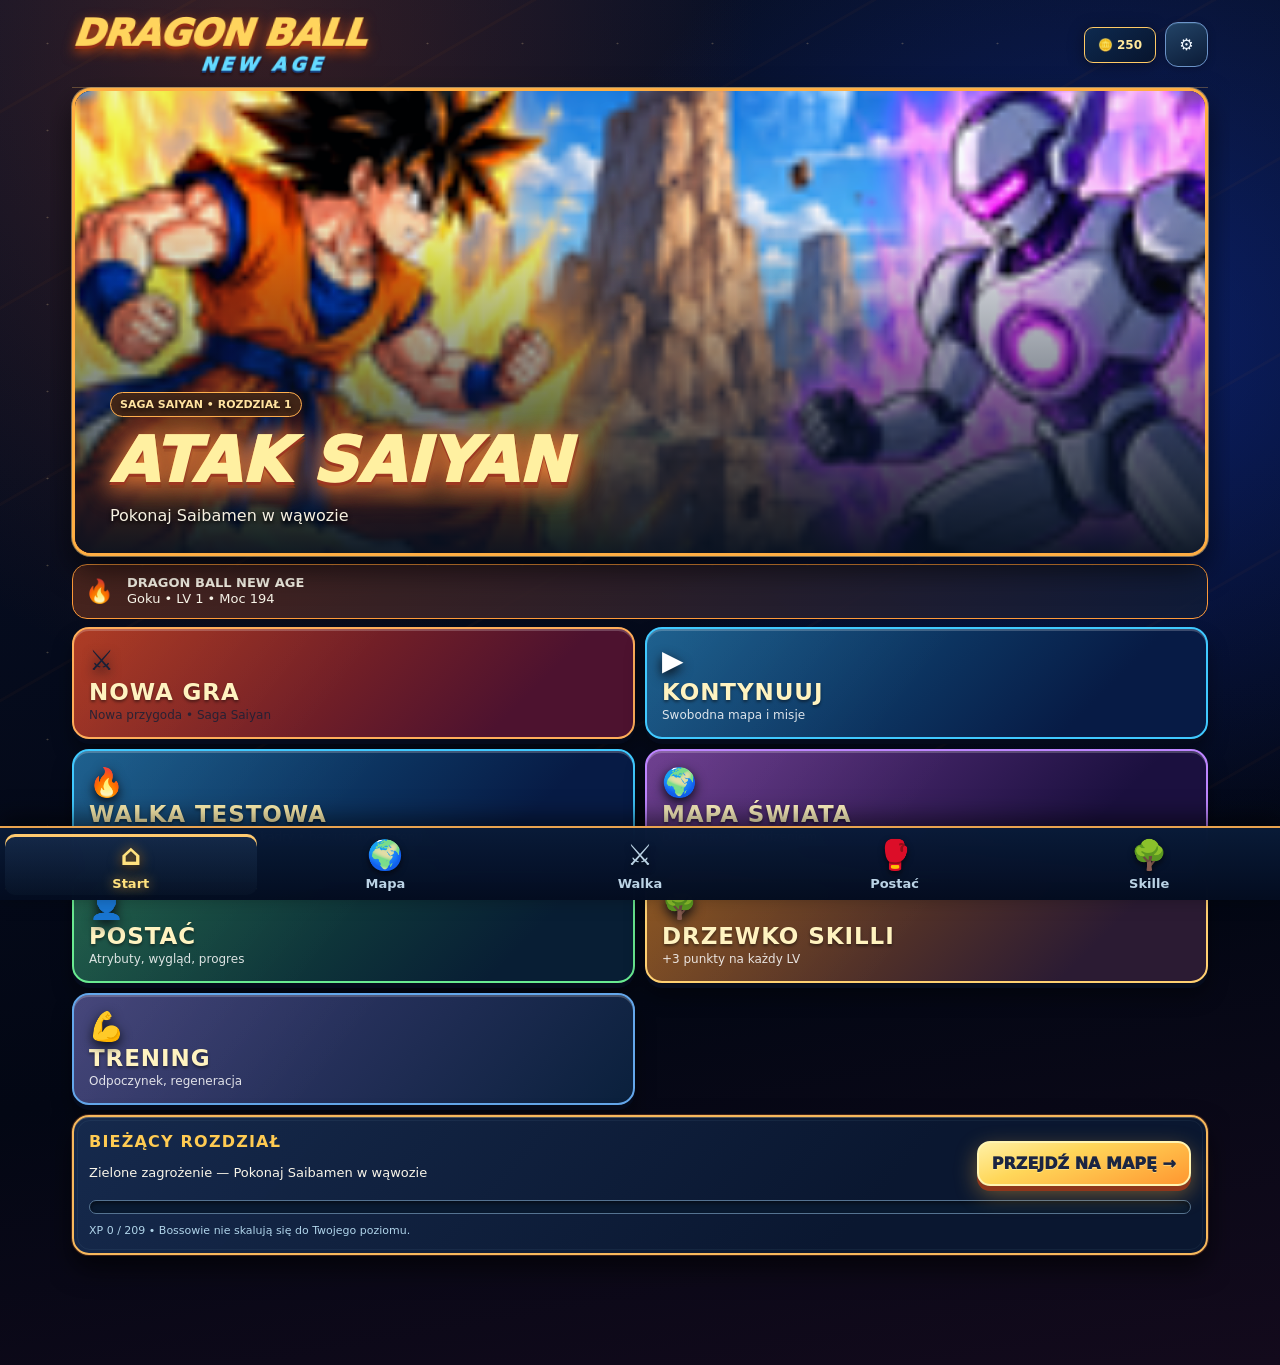
==== index.html @ cb9363dc "Use illustrated anime hero across every battle and Ki frame" ====
<!doctype html>
<html lang="pl">
<head>
<meta charset="utf-8">
<meta name="viewport" content="width=device-width,initial-scale=1,viewport-fit=cover">
<meta name="theme-color" content="#0c1931">
<meta name="apple-mobile-web-app-capable" content="yes">
<meta name="apple-mobile-web-app-title" content="DB New Age">
<link rel="icon" href="./icon.svg">
<link rel="manifest" href="./manifest.webmanifest">
<link rel="stylesheet" href="./saiyan.css?v=8">
<link rel="stylesheet" href="./visual-upgrade.css?v=8">
<link rel="stylesheet" href="./cinematic-0.8.css?v=12">
<title>Dragon Ball New Age • Saga Saiyan • Anime Combat 1.0</title>
</head>
<body>
<main id="app"><section style="padding:25px;color:#ffcf73;background:#10213d;min-height:55vh;font-family:system-ui;border:2px solid #e99536;border-radius:18px;margin:14px">
<h1>DRAGON BALL NEW AGE</h1><h2>SAGA SAIYAN</h2><p id="startup-msg">Uruchamianie gry…</p><p id="recovery" style="display:none"><a href="./index.html?retry=20261021" style="display:inline-block;padding:13px 18px;border-radius:10px;background:#ffd16c;color:#111a2e;font-weight:900;text-decoration:none">URUCHOM PONOWNIE</a><br><small>Twój zapis gry pozostaje na urządzeniu.</small></p>
<a href="./demo-0.4-archive.html" style="color:#85dbff">Poprzednie działające demo 0.5</a></section></main>
<script>
(function(){
window.addEventListener('error',function(e){var x=document.getElementById('startup-msg');if(x)x.textContent='Błąd uruchamiania gry: '+(e.message||'Nieznany błąd');var r=document.getElementById('recovery');if(r)r.style.display='block';});
function failed(message){var x=document.getElementById('startup-msg'),r=document.getElementById('recovery');if(x)x.textContent=message;if(r)r.style.display='block';}
window.addEventListener('unhandledrejection',function(e){failed('Błąd gry: '+(e.reason&&e.reason.message||'niepowodzenie ładowania'));});
setTimeout(function(){var a=document.getElementById('app');if(a&&document.getElementById('startup-msg'))failed('Silnik nie wystartował. Uruchom grę ponownie lub otwórz ją bezpośrednio w Safari.');},9000);
if('serviceWorker' in navigator){navigator.serviceWorker.getRegistrations().then(function(rs){rs.forEach(function(r){r.unregister()})}).catch(function(){})}
})();
</script>
<script src="./saiyan.js?v=15" defer onerror="document.getElementById('startup-msg').textContent='Nie udało się pobrać saiyan.js. Sprawdź publikację GitHub Pages.';document.getElementById('recovery').style.display='block'"></script>
</body></html>
---- saiyan.css ----
:root{color-scheme:dark;--ink:#070f22;--panel:#101b32;--panel2:#0a162b;--orange:#ff9b2c;--gold:#ffd063;--blue:#32b9ff;--red:#ed4d4b;--line:#3c6d9b;--white:#f9f5e9;font-family:system-ui,-apple-system,"Arial",sans-serif}
*{box-sizing:border-box}html,body{margin:0;min-height:100%;width:100%}body{overflow-x:hidden;color:var(--white);background:radial-gradient(circle at 10% 3%,#2b5476 0,transparent 34%),radial-gradient(circle at 85% 5%,#6f3125 0,transparent 22%),#070d1a}
body:before{content:"";position:fixed;inset:0;pointer-events:none;z-index:-1;background-image:radial-gradient(#ffb95580 .9px,transparent 1px),linear-gradient(155deg,transparent 80%,#b637193b 99%);background-size:79px 71px,100% 100%;opacity:.35}
button,input,select{font:inherit}button{cursor:pointer;touch-action:manipulation}button:disabled{opacity:.44;cursor:not-allowed}
img{max-width:100%}#app{max-width:1270px;padding:10px 12px 105px;margin:auto;min-height:100vh}.caps{text-transform:uppercase;letter-spacing:1.2px}
.gold{color:var(--gold)}.cyan{color:#65eaff}.muted{color:#a4c1dc}.micro{font-size:11px;color:#afd3e9}.sm{font-size:13px;line-height:1.42}.flame{font-family:Impact,"Arial Black",system-ui,sans-serif;font-style:italic;font-weight:1000;text-transform:uppercase;letter-spacing:1px;color:#ffe078;text-shadow:0 3px 0 #aa4816,0 5px 12px #ff562178}
.logo{font-family:Impact,"Arial Black",system-ui,sans-serif;font-weight:1000;font-style:italic;letter-spacing:.35px;text-transform:uppercase;text-shadow:0 3px 0 #962d16,0 5px 13px #ed5f21d9;font-size:clamp(27px,5vw,47px);color:#ffd45d;line-height:1}.logo em{display:block;color:#65d9ff;text-shadow:0 3px #054693,0 4px 11px #11a9ff;font-size:.57em;font-style:italic;text-align:center;letter-spacing:4px}
.top{display:flex;align-items:center;justify-content:space-between;gap:9px;padding:3px 0 11px;min-height:66px}.top.compact{min-height:54px}.top .logo{font-size:clamp(22px,4vw,37px)}.topside{display:flex;align-items:center;gap:9px}.coin{font-size:12px;border:1px solid #99672b;border-radius:9px;background:#131d33;padding:8px 10px;font-weight:850;color:#ffe3a1}.btn{border:1px solid #6c94c9;border-radius:12px;background:linear-gradient(155deg,#234467,#0b1b37);color:#f0f7ff;min-height:45px;padding:10px 13px;font-weight:850;box-shadow:inset 0 1px #a4e9ff20,0 2px 8px #0013}.btn:active{transform:translateY(2px)}.btn-hot{color:#17213a;background:linear-gradient(140deg,#fff6ae,#ffc350 62%,#ff8b30);border:2px solid #ffe8ad;box-shadow:0 2px 0 #a85912,0 0 15px #ff982a55}.btn-blue{border-color:#6be1ff;background:linear-gradient(145deg,#204e9b,#052046);box-shadow:0 0 12px #00bbff35}.btn-red{border-color:#ff9263;background:linear-gradient(135deg,#c43d2a,#4b1834)}.btn-icon{font-size:21px}.btn-mini{font-size:12px;padding:7px 9px;min-height:34px}.btn-square{width:43px;min-width:43px;padding:0}.btn-wide{width:100%}.btn-slim{min-height:32px}
.panel{background:linear-gradient(142deg,#142844ef,#081629f8 85%);border:1px solid #5784af;border-radius:15px;padding:15px;box-shadow:0 12px 25px #02071392,inset 0 1px #ffffff15;margin:10px 0;position:relative}.panel.gold-edge{border:1px solid #eab049;box-shadow:0 0 0 1px #9e541a75,0 10px 22px #0207139a}.panel-title{display:flex;align-items:center;justify-content:space-between;gap:7px;margin:0 0 12px}.panel-title h2{font-size:clamp(17px,2vw,23px);margin:0;font-weight:1000;text-transform:uppercase;letter-spacing:.5px}.label{display:inline-block;border-radius:999px;border:1px solid #649db8;background:#082742cc;padding:5px 9px;color:#b3e9fd;font-size:11px;font-weight:850}.label.orange{border-color:#ffb04f;color:#ffe3a1;background:#402517}.bar{height:10px;background:#1e354c;border:1px solid #406580;border-radius:20px;overflow:hidden;margin:5px 0}.bar span{display:block;height:100%;width:0;background:linear-gradient(90deg,#e54147,#ff9562);transition:width .24s}.bar.ki span{background:linear-gradient(90deg,#0087e6,#5beaff)}.bar.exp span{background:linear-gradient(90deg,#f6a136,#ffec72)}.bar.combo span{background:linear-gradient(90deg,#f34d23,#ffe367)}
.two{display:grid;grid-template-columns:1fr 1fr;gap:11px}.three{display:grid;grid-template-columns:repeat(3,1fr);gap:8px}.four{display:grid;grid-template-columns:repeat(4,minmax(0,1fr));gap:9px}.split{display:grid;grid-template-columns:1.22fr .9fr;gap:12px}.items-center{align-items:center}
.hero-cover{height:clamp(250px,40vh,470px);position:relative;overflow:hidden;border:2px solid #ed8d31;border-radius:19px;box-shadow:inset 0 0 100px #0009,0 8px 35px #030711}
.hero-cover:before{content:"";position:absolute;inset:0;background:radial-gradient(circle at 80% 5%,#66abffc0,transparent 39%),linear-gradient(130deg,#0d2335 0%,#09172cd4 40%,#c44a15 115%);z-index:0}
.hero-image{position:absolute;inset:-10%;background-position:center 42%;background-size:cover;opacity:.74;filter:saturate(1.3) contrast(1.1);animation:hero-pan 11s ease-in-out infinite alternate}
.hero-cover:after{content:"";position:absolute;inset:0;background:linear-gradient(0deg,#040915f8 0%,#05091a22 80%),linear-gradient(90deg,#0b101a85,transparent 70%)}
.hero-caption{position:absolute;z-index:2;bottom:18px;left:clamp(14px,4vw,35px);max-width:70%}.hero-caption h1{font-size:clamp(30px,6vw,62px);margin:10px 0;text-shadow:0 5px 8px #000}.hero-caption p{line-height:1.35;text-shadow:0 2px 4px black;margin:8px 0;color:#d8f0ff}
.tile-menu{display:grid;grid-template-columns:repeat(2,1fr);gap:10px}.tile-menu .tile{position:relative;text-align:left;min-height:112px;border-radius:13px;padding:13px 15px;overflow:hidden;color:#fff;border:1px solid #66c5ea;background:linear-gradient(120deg,#123d67,#091c39)}.tile-menu .tile.main{color:#182037;border:2px solid #ffe39a;background:linear-gradient(125deg,#ffdc83,#ff922a)}.tile-menu .tile .glyph{font-size:28px;display:block}.tile-menu .tile strong{display:block;font-size:clamp(15px,2vw,23px);margin:4px 0;text-transform:uppercase;line-height:1}.tile-menu .tile small{font-size:12px;display:block;opacity:.85}
.ticker{border:1px solid #b95c32;border-radius:11px;background:linear-gradient(90deg,#4b2119,#182c44);padding:10px 12px;margin:8px 0;display:flex;align-items:center;gap:13px;font-size:13px}
.bottomnav{display:flex;justify-content:space-around;align-items:center;gap:3px;position:fixed;bottom:0;left:0;right:0;height:calc(65px + env(safe-area-inset-bottom));padding:7px 6px calc(7px + env(safe-area-inset-bottom));background:#050e20f2;border-top:1px solid #9f5f39;z-index:80;backdrop-filter:blur(9px);box-shadow:0 -6px 18px #0009}.bottomnav button{display:flex;align-items:center;gap:4px;flex-direction:column;justify-content:center;background:transparent;border:0;color:#bbd3e5;font-weight:750;font-size:10px;padding:4px 3px;min-width:52px}.bottomnav button b{font-size:21px}.bottomnav button.active{color:#ffe18a}
.world-layout{display:grid;grid-template-columns:1.7fr .75fr;gap:11px}.map-frame{position:relative;border:2px solid #ffb04b;border-radius:15px;background:#163f54;overflow:hidden;min-height:clamp(330px,64vh,640px);touch-action:none;box-shadow:0 0 0 3px #4c29173d,0 10px 21px #0008}.map-frame canvas{display:block;width:100%;height:100%;position:absolute;inset:0;touch-action:none}.map-top{position:absolute;left:8px;top:8px;right:8px;display:flex;justify-content:space-between;gap:5px;pointer-events:none}.map-top>span{background:#07192fce;border:1px solid #568f9d;border-radius:9px;padding:6px 9px;font-size:11px;max-width:55%}.map-bot{position:absolute;bottom:10px;left:8px;display:flex;flex-direction:column;gap:6px;align-items:center;touch-action:manipulation}.dpad{display:grid;grid-template-columns:repeat(3,40px);grid-template-rows:repeat(3,38px);gap:3px;opacity:.93}.dpad button{border-radius:9px;background:#091c36df;color:#f8e0a9;border:1px solid #ffbc51;font-size:18px;font-weight:900;touch-action:manipulation}.dpad button:active{background:#d08c28}.map-zoom{position:absolute;bottom:13px;right:9px;display:flex;flex-direction:column;gap:6px}.map-zoom button{min-width:39px;min-height:35px;border-radius:9px;background:#081b2eea;border:1px solid #67cbf4;color:#fff}
.quest{border-color:#ffba47}.quest b{color:#ffd067}.questline{font-size:12px;display:flex;align-items:flex-start;gap:6px;line-height:1.6}.questline small{color:#d3e8f3}.quest-progress{color:#ffd979}
.location-list{display:grid;grid-template-columns:1fr 1fr;gap:7px}.location{background:#122b47;border:1px solid #436d91;border-radius:10px;padding:8px;font-size:12px}.location button{width:100%;margin-top:6px;font-size:12px}.map-hint{margin:8px 0;font-size:12px;color:#c0dbed}
.scene-wrap{position:relative;border-radius:13px;overflow:hidden;aspect-ratio:16/9;border:2px solid #f0af46;background:radial-gradient(circle at 55% 35%,#12678e,#080f25)}.scene-wrap .shot{width:100%;height:100%;object-fit:cover;position:absolute;inset:0;animation:shotpan 1.7s ease-in-out infinite alternate}.scene-wrap .enemy-art,.scene-wrap .player-art{position:absolute;bottom:-8%;height:108%;width:49%;object-fit:contain;filter:drop-shadow(0 10px 13px #000b);transition:transform .2s,opacity .3s}.scene-wrap .player-art{left:0}.scene-wrap .enemy-art{right:0}.scene-wrap.battlefield{background:linear-gradient(0deg,#443827 0 25%,#2d8071 27%,#2383a8 68%,#063e66)}.scene-wrap.battlefield:before{content:"";position:absolute;inset:0;background:linear-gradient(160deg,transparent 0 38%,#74916490 39% 44%,transparent 44%),radial-gradient(circle at 70% 20%,#cbf4d6 0 8%,transparent 9%)}.scene-wrap .shade{position:absolute;inset:0;background:linear-gradient(0deg,#090e26ad,transparent 48%);pointer-events:none;z-index:4}.scene-wrap .scene-name{position:absolute;z-index:6;bottom:9px;left:11px;right:11px;display:flex;justify-content:space-between;font-size:11px;letter-spacing:1px;font-weight:950;text-shadow:0 1px 4px #000}.scene-wrap .flash{position:absolute;z-index:5;inset:0;pointer-events:none;opacity:0}.scene-wrap.hit .flash{opacity:.9;background:radial-gradient(circle at 63% 40%,#fff 0,#ffe69d 9%,#ff892b93 24%,transparent 48%);animation:flash .5s infinite alternate}.scene-wrap.counter .flash{opacity:.6;background:repeating-linear-gradient(122deg,transparent 0 44px,#c2f6ff80 45px 49px,transparent 50px 84px)}.scene-wrap.vanish .player-art{opacity:.17;transform:translateX(25%) scale(1.12)}.scene-wrap.counter .enemy-art{transform:translateX(-16%) scale(1.13)}.scene-wrap.hit .enemy-art{transform:translateX(9%) rotate(4deg)}.scene-wrap.charge .player-art{filter:drop-shadow(0 0 18px #29e4ff)}.scene-wrap .beam{position:absolute;z-index:5;top:45%;left:32%;width:54%;height:7%;border-radius:50%;background:linear-gradient(0deg,#0475dc,#b5f5ff 30%,white 55%,#1cb6ff);box-shadow:0 0 29px #45d4ff;animation:beam .5s infinite alternate}
.damage{position:absolute;z-index:15;right:12%;top:44%;font-family:Impact,"Arial Black",sans-serif;color:#ffdf63;font-size:clamp(27px,5vw,66px);font-weight:950;font-style:italic;text-shadow:3px 3px #a0140e,-2px -2px #01030c;transform:rotate(-9deg);animation:dmg .6s ease-out both;pointer-events:none}.damage small{display:block;font-size:.36em;color:#fff;letter-spacing:2px}
.battle-hud{display:grid;grid-template-columns:1fr auto 1fr;gap:9px;align-items:center}.hud-side{min-width:0}.hud-side strong{font-size:16px}.hud-side .bar{height:12px}.hud-round{background:linear-gradient(150deg,#163c62,#081a37);border:1px solid #75b9e9;border-radius:15px;padding:13px;color:#ffcf73;font-weight:1000;text-align:center;font-size:21px}.fighter-row{display:flex;align-items:center;gap:9px}.fighter-row .portrait{height:60px;width:60px;border:2px solid #ffbb4c;border-radius:9px;object-fit:cover;background:#11273b}.fighter-row .portrait.enemy{border-color:#a959fc}.hud-side.enemy{text-align:right}.hud-side.enemy .fighter-row{justify-content:flex-end}.combo-meter{display:flex;gap:7px;align-items:center;padding:9px;background:#091b32;border:1px solid #486a95;border-radius:11px;font-size:12px;font-weight:900}.combo-meter .bar{flex:1}
.command-tabs{display:flex;gap:6px;margin:12px 0;flex-wrap:wrap}.command-tabs button{flex:1;padding:8px 4px;min-width:73px;background:#102842;border:1px solid #4d89bd;border-radius:9px;color:#e5f3ff;min-height:42px;font-size:12px;font-weight:900}.command-tabs .current{color:#132238;border-color:#ffeaab;background:linear-gradient(140deg,#ffdb7b,#ff9a30)}.tech-grid{display:grid;grid-template-columns:repeat(2,minmax(0,1fr));gap:8px}.tech{border:1px solid #5caadb;border-radius:12px;min-height:98px;background:linear-gradient(140deg,#173e64,#071833);color:#fff;display:flex;flex-direction:column;align-items:flex-start;text-align:left;padding:11px;gap:4px;overflow:hidden}.tech strong{font-size:15px}.tech small{color:#8ddcff;font-size:11px}.tech p{margin:0;font-size:12px;color:#d0e0ec}.tech.ultimate{border-color:#ffb849;background:linear-gradient(145deg,#5b321f,#0b1a34)}.tech .icon{font-size:23px}
.battle-layout{display:grid;grid-template-columns:1.22fr .75fr;gap:11px}.battle-actions{align-self:start}.battle-log{max-height:120px;overflow-y:auto;font-size:12px;line-height:1.6;color:#c1e0f2}.battle-log div{border-bottom:1px solid #ffffff20;padding:3px 0}.cut-stage{display:grid;grid-template-columns:1.23fr .77fr;gap:12px}.cut-stage .scene-wrap{min-height:260px}.cut-dialogue{padding:16px;display:flex;flex-direction:column;justify-content:space-between;gap:12px;background:linear-gradient(145deg,#1c3458,#0b1831);border:1px solid #5a91c6;border-radius:14px}.cut-dialogue h2{font-size:23px;margin:3px 0;color:#ffda69}.cut-dialogue p{font-size:clamp(16px,2.1vw,23px);line-height:1.45}.cut-progress{display:flex;gap:5px}.cut-progress span{height:8px;flex:1;background:#1b3a56;border-radius:20px}.cut-progress .done{background:linear-gradient(90deg,#ff8e30,#ffe67f)}.cut-controls{display:flex;gap:9px;flex-wrap:wrap}.cut-controls button{flex:1}
.dialog-portrait{display:flex;gap:10px;align-items:center}.dialog-portrait img{height:65px;width:65px;border-radius:11px;object-fit:cover;border:2px solid #ffc461;background:#18354d}.dialog-heading{font-size:20px;font-weight:950;color:#ffd061;text-transform:uppercase}.dialog-sub{font-size:12px;color:#84c6e6}.reward{display:grid;grid-template-columns:repeat(3,minmax(0,1fr));gap:8px}.reward>div{border:1px solid #4b7294;border-radius:10px;background:#142941;padding:10px;text-align:center;font-weight:900}.reward strong{color:#ffdb75;display:block;margin-top:4px}
.charsheet{display:grid;grid-template-columns:minmax(180px,.95fr) 1.05fr;gap:13px}.char-art{min-height:300px;border-radius:16px;border:2px solid #ffb646;background:radial-gradient(circle at 45% 55%,#e97d2055,transparent 50%),linear-gradient(150deg,#1b385c,#0b1b32);position:relative;overflow:hidden}.char-art img{height:100%;width:100%;object-fit:cover;object-position:center 42%;position:absolute;inset:0;mask-image:linear-gradient(0deg,transparent,black 22%)}.char-art:after{content:"";position:absolute;inset:0;background:linear-gradient(0deg,#100d1be8,transparent 52%)}.char-art .caption{position:absolute;z-index:2;bottom:13px;left:15px}.stat-grid{display:grid;grid-template-columns:repeat(2,minmax(0,1fr));gap:8px}.stat{display:flex;align-items:center;gap:7px;background:#122640;border:1px solid #416a97;padding:9px;border-radius:10px}.stat .symbol{font-size:22px}.stat strong{font-size:13px}.stat .value{margin-left:auto;color:#ffdf82;font-weight:900;font-size:18px}.stat button{border:1px solid #f6be58;border-radius:7px;color:#14243a;background:#ffd06d;font-weight:1000;font-size:22px;width:29px;height:29px;flex-shrink:0}
.skill-tabs{display:flex;gap:6px;overflow-x:auto;margin-bottom:12px;padding-bottom:3px}.skill-tabs button{white-space:nowrap;padding:8px 11px;border-radius:9px;border:1px solid #6c9bc2;color:#e3e9fc;background:#182741;font-weight:900}.skill-tabs button.current{border-color:#ffe5a1;background:#d99028;color:#151e31}
.skillpath{display:grid;grid-template-columns:repeat(3,minmax(0,1fr));gap:10px}.skillnode{position:relative;border:1px solid #578bb0;border-radius:13px;background:#10243a;padding:11px;min-height:147px;display:flex;flex-direction:column;gap:6px;align-items:flex-start}.skillnode.open{border-color:#f0c35a;box-shadow:0 0 13px #ffc45145}.skillnode.disabled{opacity:.57}.skillnode>strong{font-size:14px}.skillnode p{font-size:11px;color:#accbe1;margin:0;flex:1}.skillnode .btn{min-height:31px;font-size:11px;padding:5px 8px;width:100%}.skillnode .nodeicon{font-size:26px}.skillnode .nodelevel{font-size:11px;color:#ffda76}
.notice{margin:8px 0;color:#ffe4af;font-weight:750;font-size:12px}.encounter{background:linear-gradient(145deg,#4a261b,#101d35);border-color:#ed8f4c}.enemy-thumb{height:120px;max-width:160px;object-fit:contain;filter:drop-shadow(0 7px 8px #000a)}.row{display:flex;align-items:center;gap:10px}.row.space{justify-content:space-between}.gap{height:10px}.choice-grid{display:flex;gap:8px;flex-wrap:wrap}.choice-grid .btn{flex:1}
@keyframes hero-pan{0%{transform:scale(1.02)}100%{transform:scale(1.12) translateX(-1%)}}@keyframes shotpan{0%{transform:scale(1.01) translateX(-1%)}100%{transform:scale(1.13) translateX(2%)}}@keyframes flash{from{filter:brightness(.9)}to{filter:brightness(1.5)}}@keyframes beam{from{transform:scaleX(.5);opacity:.7}to{transform:scaleX(1);opacity:1}}@keyframes dmg{from{transform:rotate(-9deg) scale(.2);opacity:0}to{transform:rotate(-9deg) scale(1);opacity:1}}
@media(max-width:850px){.world-layout,.battle-layout,.cut-stage,.split{grid-template-columns:1fr}.map-frame{min-height:55vh}.charsheet{grid-template-columns:1fr 1fr}.hero-cover{height:340px}}
@media(max-width:530px){.hero-cover{height:310px}.hero-caption{max-width:86%}.tile-menu .tile{min-height:91px}.map-frame{min-height:clamp(330px,59vh,590px)}.charsheet{grid-template-columns:1fr}.char-art{min-height:270px}.tech-grid{gap:7px}.tech{min-height:92px;padding:10px}.fighter-row .portrait{height:40px;width:40px}.battle-hud{gap:4px}.hud-side strong{font-size:13px}.hud-round{padding:9px;font-size:16px}.skillpath{grid-template-columns:repeat(2,minmax(0,1fr))}.reward{gap:4px}.reward>div{font-size:12px;padding:7px}.logo{font-size:26px}}
@media(orientation:landscape) and (max-height:570px){#app{padding:5px 11px 70px}.top{min-height:52px}.hero-cover{height:230px}.map-frame{min-height:clamp(295px,78vh,630px)}.battle-layout{grid-template-columns:1.15fr .85fr}.cut-stage{grid-template-columns:1.2fr .8fr}.cut-stage .scene-wrap{min-height:240px}.char-art{min-height:250px}.panel{padding:10px;margin:6px 0}.bottomnav{height:51px;padding:2px}.bottomnav button{font-size:9px}}
@media(prefers-reduced-motion:reduce){*,*:before,*:after{animation:none!important;transition:none!important}}

/* Cinematic camera templates. Combined with enemy art, terrain and effects they produce
   a large set of illustrated action variations without full-motion video files. */
.scene-wrap.angle-close .player-art{height:150%;width:62%;left:-8%;bottom:-28%;filter:drop-shadow(0 0 20px #ff9c34a6)}
.scene-wrap.angle-close .enemy-art{height:135%;right:-10%;bottom:-22%}
.scene-wrap.angle-low .player-art{height:117%;width:59%;transform:rotate(-10deg) translate(-4%,8%);transform-origin:bottom left}
.scene-wrap.angle-low .enemy-art{height:114%;right:0;transform:rotate(7deg);transform-origin:bottom right}
.scene-wrap.angle-left .player-art{height:120%;left:-12%;bottom:-9%}
.scene-wrap.angle-left .enemy-art{height:120%;right:5%;bottom:-9%;transform:scaleX(-1)}
.scene-wrap.angle-high .player-art{height:88%;left:16%;bottom:2%}
.scene-wrap.angle-high .enemy-art{height:88%;right:19%;bottom:2%}
.scene-wrap.angle-tilt .player-art{height:115%;width:57%;left:-3%;transform:rotate(-9deg)}
.scene-wrap.angle-tilt .enemy-art{height:116%;right:-5%;transform:rotate(8deg)}
.scene-wrap.angle-wide .player-art,.scene-wrap.angle-wide .enemy-art{filter:drop-shadow(0 13px 13px #000d)}
.scene-wrap.charge:after{content:"";position:absolute;top:36%;left:21%;z-index:3;width:14%;aspect-ratio:1;background:radial-gradient(circle,#fff 0,#a5ffff 25%,#14adff8d 42%,transparent 75%);border-radius:50%;filter:blur(2px);animation:beam .8s alternate infinite;pointer-events:none}
.scene-wrap.vanish:after{content:"";position:absolute;inset:15% 30% 10% 30%;z-index:5;border:8px double #93ecffb8;transform:skewX(-28deg);border-radius:50%;filter:blur(2px);animation:vanishblast .75s ease-out infinite;pointer-events:none}
.scene-wrap.counter:after{content:"";position:absolute;inset:0;z-index:3;background:repeating-linear-gradient(111deg,transparent 0 48px,#7fe0ff44 49px 55px,transparent 60px 88px);mix-blend-mode:screen;pointer-events:none}
.scene-wrap.hit .player-art{animation:attack-push .35s alternate infinite}
.scene-wrap.hit .enemy-art{animation:enemy-hit .35s alternate infinite}
@keyframes vanishblast{from{transform:scale(.15) skewX(-28deg);opacity:1}to{transform:scale(1.35) skewX(-28deg);opacity:0}}
@keyframes attack-push{from{transform:translateX(-1%)}to{transform:translateX(7%)}}
@keyframes enemy-hit{from{transform:translateX(0)}to{transform:translateX(7%) rotate(6deg)}}

/* DBNA 0.6 - coherent illustrated battle, seamless 4K overworld and UI polish */
html{overscroll-behavior-y:contain}
body{background:radial-gradient(ellipse at 12% 9%,#185579 0,transparent 35%),radial-gradient(ellipse at 95% 20%,#582d3c 0,transparent 27%),linear-gradient(#080f22,#081426 80%,#050b1b)}
#app{font-feature-settings:"tnum" 1;overflow-x:clip}
.top .logo{filter:drop-shadow(0 2px 1px #271011);white-space:nowrap}
.panel{border-color:#6f8eab;border-radius:17px;background:linear-gradient(165deg,#173858ec 0%,#0c2340f8 52%,#09152bf9 100%);box-shadow:inset 0 1px 0 #ffffff28,0 15px 28px #020615a3}
.panel:before{content:"";pointer-events:none;position:absolute;inset:3px;border-radius:13px;border:1px solid #b6e8ff0e}
.panel.gold-edge{border-color:#f9b646;box-shadow:inset 0 1px #fff09a40,0 0 0 1px #572e1944,0 12px 25px #010715ac}
.map-frame{background:#4e9b84;border:3px solid #ffbc62;border-radius:22px;box-shadow:inset 0 0 0 3px #fff5b36b,0 0 0 5px #6e3e1e9c,0 17px 45px #000b;min-height:clamp(460px,67vh,840px);isolation:isolate}
.map-frame:after{content:"";pointer-events:none;position:absolute;inset:0;z-index:1;background:linear-gradient(100deg,#ffffc610,transparent 42%,#061c3047),linear-gradient(0deg,#101e3b48,transparent 27%,transparent 78%,#06243d42)}
.map-frame canvas{image-rendering:auto;filter:saturate(1.11) contrast(1.05)}
.map-top{top:13px;left:13px;right:13px;z-index:4}
.map-top>span{background:linear-gradient(135deg,#112b43f0,#173e48e6);border:1px solid #f9cf77ba;color:#fff2d0;padding:10px 12px;font-weight:800;text-shadow:0 2px 3px #071622;border-radius:12px;box-shadow:inset 0 1px 0 #fff6,0 5px 13px #07132399;font-size:12px}
.map-bot,.map-zoom{z-index:6}
.dpad{gap:4px;grid-template-columns:repeat(3,47px);grid-template-rows:repeat(3,45px)}
.dpad button,.map-zoom button{background:linear-gradient(150deg,#244b61e6,#0e213ce9);border:2px solid #f1c36d;color:#fff8e7;box-shadow:0 3px 0 #51371e,0 5px 12px #08101bbb,inset 0 1px #ffffff50;min-width:47px;min-height:43px;border-radius:13px;touch-action:manipulation;transition:transform .1s,filter .1s}
.dpad button:active,.map-zoom button:active{transform:translateY(2px) scale(.95);filter:brightness(1.25)}
.map-zoom button{font-size:20px;font-weight:900}
.map-hint{font-size:12px;color:#c0d6c6;padding:6px 9px}
.scene-wrap{position:relative;isolation:isolate;aspect-ratio:16/9;min-height:245px;border:3px solid #f2b452;border-radius:18px;background:#5597a0 url('./assets/earth-battle-4k.svg?v=7') center 53%/cover no-repeat!important;box-shadow:inset 0 0 0 2px #ffffff38,0 16px 30px #040a1a9c}
.scene-wrap.battlefield:before{content:"";background:linear-gradient(0deg,#122c4f46,transparent 35%),radial-gradient(circle at 48% 43%,#fff6b01c,transparent 48%);inset:0;position:absolute;z-index:1;pointer-events:none}
.scene-wrap .enemy-art,.scene-wrap .player-art{z-index:2;object-fit:contain;filter:drop-shadow(4px 12px 4px #030e1bb9) drop-shadow(0 0 5px #ffe8a83b);will-change:transform,opacity}
.scene-wrap .player-art{height:120%;width:48%;bottom:-14%;left:5%}
.scene-wrap .enemy-art{height:120%;width:48%;bottom:-15%;right:4%}
.scene-wrap .scene-name{font-size:clamp(10px,1.5vw,15px);letter-spacing:1.7px;text-shadow:1px 2px 2px #04070d,0 0 8px #050913}
.scene-wrap .shade{z-index:5;background:linear-gradient(0deg,#020b20c9,transparent 30%,transparent 80%,#0d274d1e);pointer-events:none}
.scene-wrap:after{pointer-events:none;z-index:4}
.scene-wrap.charge .player-art{filter:drop-shadow(0 0 15px #18c6ff) drop-shadow(0 0 28px #0687ff)}
.scene-wrap.charge:after{content:"";position:absolute;left:-5%;top:-40%;height:170%;width:61%;background:radial-gradient(ellipse at 52% 63%,transparent 0 25%,#5aeaff48 34%,#fff6bb2c 49%,transparent 60%);animation:auraBreath .95s ease-in-out infinite alternate}
.scene-wrap.vanish .player-art{animation:afterGhost .67s ease-out infinite}
.scene-wrap.vanish:after{content:"";position:absolute;inset:0;background:repeating-linear-gradient(145deg,transparent 0 90px,#8ee9ff7a 91px 98px,transparent 100px 180px);animation:speedRun .5s linear infinite;mix-blend-mode:screen}
.scene-wrap.hit .enemy-art{animation:impactJolt .22s ease-out infinite alternate}
.scene-wrap.hit:after{content:"";position:absolute;left:44%;top:14%;height:65%;aspect-ratio:1;background:radial-gradient(circle,#fffdf6 0,#ffeeb8 5%,#ff8e32e6 15%,#fff6b399 22%,transparent 60%);transform:rotate(22deg);animation:impactPulse .5s ease-in-out infinite alternate}
.scene-wrap.beam:after{content:"";position:absolute;left:25%;top:42%;height:15%;width:78%;z-index:4;background:linear-gradient(0deg,transparent 0%,#38d9fc9e 18%,white 46%,#72efff 64%,transparent 100%);filter:drop-shadow(0 0 18px #71ddff);clip-path:polygon(0 42%,12% 0,90% 12%,100% 50%,90% 88%,12% 100%);animation:beamGrow .65s ease-in-out infinite alternate}
.scene-wrap.counter:after{content:"";position:absolute;inset:-10%;background:repeating-linear-gradient(115deg,transparent 0 90px,#eff9ffc0 91px 94px,transparent 96px 160px);animation:speedRun .6s linear infinite}
.scene-wrap .damage{position:absolute;z-index:7;left:43%;top:14%;font-size:clamp(38px,7vw,96px);font-family:Impact,"Arial Black",sans-serif;font-style:italic;color:#fff8a2;-webkit-text-stroke:2px #af2e15;text-shadow:2px 4px 0 #4d1027,0 0 30px #ffab33;transform:rotate(-7deg);animation:damagePop .8s cubic-bezier(.18,1.6,.3,1) both;pointer-events:none}
.scene-wrap .damage small{display:block;color:#fff;font-size:.29em;letter-spacing:4px;text-align:right;-webkit-text-stroke:1px #6c1223}
.cut-stage{gap:13px}
.cut-dialogue{border:2px solid #f9aa49;background:linear-gradient(135deg,#1b3754,#0c1c34 65%,#182a41);box-shadow:inset 0 1px 0 #ffffff25,0 14px 27px #0006;border-radius:17px;min-width:0}
.cut-dialogue .label.orange{font-weight:1000;letter-spacing:1px}
.cut-dialogue p{min-height:54px;max-width:44ch}
.cut-progress{gap:5px}.cut-progress span{height:11px;border:1px solid #436583;background:#24445d}.cut-progress .done{background:linear-gradient(90deg,#ff9b35,#fff49e);box-shadow:0 0 11px #ff9a3680}
.btn,.tech,.command-tabs button,.bottomnav button,.tile{transition:transform .12s ease,background .16s,box-shadow .16s,filter .16s}
.btn:active,.tech:active,.command-tabs button:active,.tile:active{transform:translateY(2px) scale(.985);filter:brightness(1.1)}
.btn-hot{border-radius:12px;background:linear-gradient(153deg,#fff5ab,#ffca54 44%,#ff8529);border-color:#ffedb3;box-shadow:inset 0 1px 0 #fffab1,0 3px 0 #9b451b,0 8px 18px #ff8b2352;text-shadow:0 1px #fff8b17d}
.tech{border-color:#5689a5;border-width:2px;background:linear-gradient(130deg,#214b69,#0b2947 74%);box-shadow:inset 0 1px #ffffff30,0 5px 15px #020c1d8a}
.tech .icon{filter:drop-shadow(0 3px 3px #0007)}
.tech.ultimate{border:2px solid #ffc369;background:linear-gradient(135deg,#714123,#352d56 56%,#1d5375)}
.command-tabs button.current{border-color:#ffe5a7;background:linear-gradient(140deg,#fff2a7,#ff9b3f);color:#2e1837;box-shadow:0 3px 0 #8d471f,0 0 14px #f99a3f55}
.bottomnav{background:linear-gradient(180deg,#0d1830f7,#060d1af8);border-top:2px solid #eab357;box-shadow:0 -9px 20px #09131d99;z-index:80}
.bottomnav button.active{color:#fff099;text-shadow:0 0 10px #ffac4a8e}
.bottomnav button b{filter:drop-shadow(0 3px 3px #040812)}
@keyframes auraBreath{from{opacity:.4;transform:scale(.9)}to{opacity:1;transform:scale(1.1)}}
@keyframes afterGhost{from{opacity:1;transform:translateX(-12%) scale(1)}to{opacity:.3;transform:translateX(48%) scale(1.12)}}
@keyframes speedRun{from{background-position:0 0}to{background-position:150px 0}}
@keyframes impactJolt{from{transform:translate(5px,1px) rotate(0deg)}to{transform:translate(23px,-4px) rotate(6deg)}}
@keyframes impactPulse{from{opacity:.45;transform:scale(.72) rotate(-12deg)}to{opacity:1;transform:scale(1.2) rotate(18deg)}}
@keyframes beamGrow{from{filter:drop-shadow(0 0 8px #32ccff);transform:scaleY(.65)}to{filter:drop-shadow(0 0 25px #c2ffff);transform:scaleY(1.4)}}
@keyframes damagePop{0%{opacity:0;transform:scale(1.75) rotate(-11deg)}30%{opacity:1;transform:scale(.94) rotate(-5deg)}100%{opacity:1;transform:scale(1) rotate(-7deg)}}
@media(max-width:530px){
.map-frame{min-height:clamp(480px,65svh,750px);border-radius:19px}
.map-top>span{font-size:10px;max-width:56%;padding:7px 8px}
.dpad{grid-template-columns:repeat(3,43px);grid-template-rows:repeat(3,43px)}
.dpad button{min-width:42px;min-height:41px}
.scene-wrap{min-height:205px}
.scene-wrap .enemy-art,.scene-wrap .player-art{height:115%;width:48%}
.cut-stage{grid-template-columns:1fr}.cut-stage .scene-wrap{min-height:225px}
.cut-dialogue{padding:15px}.cut-dialogue p{font-size:17px}
}
@media(prefers-reduced-motion:reduce){.scene-wrap:after,.scene-wrap .player-art,.scene-wrap .enemy-art,.scene-wrap .damage{animation:none!important}}

/* 0.6 home screen composition: hero and arena share the same environment */
.hero-cover{isolation:isolate;border-color:#f1b254;background:#2c6377;overflow:hidden;box-shadow:0 0 0 2px #5e411e,0 17px 32px #010818aa}
.hero-cover .hero-image{background-position:center center!important;background-size:cover!important;filter:saturate(1.14) contrast(1.03)}
.hero-cover .home-goku{pointer-events:none;position:absolute;right:2%;top:-7%;height:125%;width:55%;object-fit:contain;object-position:center bottom;z-index:2;filter:drop-shadow(0 14px 12px #11203ca3) drop-shadow(0 0 20px #ffd77a60)}
.hero-cover:after{content:"";position:absolute;inset:0;background:linear-gradient(90deg,#071728d7 0%,#071728ab 39%,transparent 67%),linear-gradient(0deg,#071326bb,transparent 38%);z-index:1;pointer-events:none}
.hero-cover .hero-caption{z-index:3;text-shadow:0 2px 5px #000b;max-width:66%}
.hero-cover .hero-caption h1{color:#fff0a1;text-shadow:0 3px 0 #9d3721,0 4px 24px #ff8e41}
.hero-cover .hero-caption p{color:#f7f3e4;max-width:29ch}
.tile-menu .tile{overflow:hidden;isolation:isolate;border-color:#876e55;box-shadow:0 3px 0 #372524,0 9px 20px #0006;background:linear-gradient(142deg,#29475d,#0d263d)}
.tile-menu .tile:before{content:"";position:absolute;pointer-events:none;inset:0;background:linear-gradient(128deg,#ffffff0c,transparent 50%)}
.tile-menu .tile .glyph{filter:drop-shadow(0 4px 6px #090c14)}
.tile-menu .tile strong{color:#fff3bf}
.tile-menu .tile.main{background:linear-gradient(130deg,#b84730,#52223b 70%,#17334a);border-color:#ffb461}
@media(max-width:530px){.hero-cover .home-goku{height:102%;right:-11%;width:70%;top:1%}.hero-cover .hero-caption{max-width:62%}.hero-cover .hero-caption h1{font-size:clamp(33px,9vw,51px)}}


/* Work-in-progress visual rebuild v0.7 — not published.
   Fight shots must look like animation frames, not character stickers. */
.scene-wrap{overflow:hidden;perspective:1000px}
.scene-wrap .player-art,.scene-wrap .enemy-art{backface-visibility:hidden;transform-origin:50% 75%;transition:none}
.scene-wrap.angle-wide .player-art{left:6%;width:44%;height:115%;bottom:-13%}
.scene-wrap.angle-wide .enemy-art{right:6%;width:44%;height:115%;bottom:-13%}
.scene-wrap.angle-close .player-art{left:-8%;width:67%;height:163%;bottom:-31%}
.scene-wrap.angle-close .enemy-art{right:-7%;width:67%;height:158%;bottom:-31%}
.scene-wrap.angle-low .player-art{left:9%;width:51%;height:158%;bottom:-42%;transform:rotate(-5deg)}
.scene-wrap.angle-low .enemy-art{right:-1%;width:52%;height:137%;bottom:-30%;transform:rotate(5deg)}
.scene-wrap.angle-high .player-art{left:8%;width:38%;height:95%;bottom:-1%}
.scene-wrap.angle-high .enemy-art{right:12%;width:39%;height:101%;bottom:-1%}
.scene-wrap.angle-left .player-art{left:24%;width:60%;height:154%;bottom:-38%;transform:scaleX(-1)}
.scene-wrap.angle-left .enemy-art{right:0;width:37%;height:101%;bottom:-13%}
.scene-wrap.angle-tilt .player-art{left:-2%;width:57%;height:144%;bottom:-25%;transform:rotate(-9deg)}
.scene-wrap.angle-tilt .enemy-art{right:0;width:57%;height:144%;bottom:-28%;transform:rotate(7deg)}
.scene-wrap.vanish .player-art{animation:dbnaVanish .75s cubic-bezier(.2,0,.6,1) infinite!important}
.scene-wrap.vanish .enemy-art{animation:dbnaCounterMove .75s ease infinite alternate}
.scene-wrap.vanish:after{content:"";position:absolute;inset:0;z-index:4;background:repeating-linear-gradient(130deg,transparent 0 36px,#f7ffff29 38px 40px,transparent 45px 110px);animation:speedRun .38s linear infinite;pointer-events:none}
.scene-wrap.counter .player-art{animation:dbnaCounterMove .44s ease-in-out infinite alternate}
.scene-wrap.counter .enemy-art{animation:dbnaCounterMove .44s ease-in-out infinite alternate-reverse}
.scene-wrap.hit .player-art{animation:dbnaPunch .25s cubic-bezier(.3,0,.2,1) infinite alternate}
.scene-wrap.hit .enemy-art{animation:dbnaImpact .25s ease-in-out infinite alternate}
.scene-wrap.hit:before{content:"";position:absolute;inset:0;z-index:4;background:repeating-conic-gradient(from 25deg at 57% 52%,#fff0 0 19deg,#ffefbb3b 21deg 22deg,#fff0 24deg 41deg);animation:dbnaBurst .48s ease-out infinite alternate;pointer-events:none}
.scene-wrap.beam .player-art{animation:dbnaPush .9s ease-in-out infinite alternate}
.scene-wrap.beam .enemy-art{animation:dbnaBeamStagger .9s ease-in-out infinite alternate}
.scene-wrap.beam .beam{z-index:4;box-shadow:0 0 32px #9beaff,0 0 55px #24bfff;animation:dbnaBeamPulse .38s ease-in-out infinite alternate}
.scene-wrap .flash{mix-blend-mode:screen;pointer-events:none}
.scene-wrap.hit .flash{animation:dbnaFlash .48s ease-out infinite alternate}
@keyframes dbnaVanish{0%{opacity:1;transform:translateX(-5%) scale(1);filter:drop-shadow(4px 12px 4px #030e1bb9)}24%{opacity:.9;transform:translateX(20%) scale(.84);filter:drop-shadow(-22px 0 8px #b3efffcc)}45%{opacity:0;transform:translateX(92%) scale(.63)}65%{opacity:0;transform:translateX(-35%) scale(1.17)}85%{opacity:.4;transform:translateX(-12%) scale(1.06)}100%{opacity:1;transform:translateX(0) scale(1)}}
@keyframes dbnaCounterMove{0%{transform:translateY(1%) rotate(-2deg)}100%{transform:translateY(-3%) rotate(2deg)}}
@keyframes dbnaPunch{from{transform:translateX(-5%) translateY(2%) rotate(-6deg)}to{transform:translateX(20%) translateY(-2%) rotate(5deg)}}
@keyframes dbnaImpact{from{transform:translateX(0) rotate(0deg)}to{transform:translateX(12%) rotate(9deg)}}
@keyframes dbnaBurst{from{opacity:.25;transform:scale(.7)}to{opacity:.7;transform:scale(1.15)}}
@keyframes dbnaPush{from{transform:translate(-4%,2%) rotate(-3deg)}to{transform:translate(3%,-2%) rotate(1deg)}}
@keyframes dbnaBeamStagger{from{transform:translateX(0)}to{transform:translateX(6%) rotate(4deg)}}
@keyframes dbnaBeamPulse{from{opacity:.75;filter:brightness(1)}to{opacity:1;filter:brightness(1.35)}}
@keyframes dbnaFlash{from{opacity:.2}to{opacity:.8}}
@media(prefers-reduced-motion:reduce){.scene-wrap .player-art,.scene-wrap .enemy-art,.scene-wrap:before,.scene-wrap:after,.scene-wrap .beam{animation:none!important}}

/* Saga Saiyan presentation pass: coherent illustrated environments and responsive HUD. */
.scene-wrap.cinematic-stage{background:#417e8b url("./assets/earth-battle-landscape-4k-v07.svg?v=1") center 52%/cover no-repeat;isolation:isolate}
.scene-wrap.cinematic-stage:before{z-index:1}
.scene-wrap.cinematic-stage .player-art,.scene-wrap.cinematic-stage .enemy-art{z-index:2;object-fit:contain;object-position:center bottom;filter:drop-shadow(5px 13px 8px #091325ac)}
.scene-wrap.cinematic-stage .shade,.scene-wrap.cinematic-stage .scene-name{z-index:6}
.scene-wrap.cinematic-stage .flash{z-index:5}
.scene-wrap.cinematic-stage .beam{z-index:4}
.scene-wrap.cinematic-stage .damage{z-index:7;font-family:Impact,"Arial Black",system-ui,sans-serif;font-weight:1000;letter-spacing:.045em;font-style:italic;paint-order:stroke fill;-webkit-text-stroke:2px #562515;text-shadow:4px 6px 0 #802e15,0 9px 21px #0009}
.hero-cover{overflow:hidden;isolation:isolate}
.hero-cover .hero-image{background-position:center 50%;background-size:cover;filter:saturate(1.16) contrast(1.08)}
.hero-cover .home-goku{filter:drop-shadow(3px 12px 9px #10131caa)}
.tile-menu .tile{position:relative;overflow:hidden;transition:transform .15s ease,filter .15s ease;border-width:2px}
.tile-menu .tile:active{transform:scale(.985);filter:brightness(1.2)}
.tile-menu .tile strong{letter-spacing:.04em;text-shadow:0 2px 3px #0007}
.map-frame{box-shadow:0 0 0 3px #533723,0 8px 28px #090b16a8,inset 0 0 12px #111b29}
.cut-stage .cut-dialogue{background:linear-gradient(120deg,#1b2944,#0b152d);border-top:2px solid #f6aa43}
.cut-stage .cut-progress span.done{box-shadow:0 0 9px #ffd5776b}
@media(max-width:600px){.scene-wrap.cinematic-stage{background-position:center center}.cut-stage .cut-controls{gap:9px}.cut-stage .cut-controls button{font-size:clamp(12px,3.5vw,17px)}}
---- visual-upgrade.css ----
/* Dragon Ball New Age — visual polish 0.7.
   Presentation-only update. Vector battle/map backgrounds remain scalable. */
:root{--gold:#ffcb52;--orange:#ff842d;--blue:#19c9ff;--line:#457ca5}
html{scroll-behavior:smooth}
body{background:radial-gradient(ellipse at 78% -7%,#2866aa99,transparent 42%),radial-gradient(ellipse at -15% 35%,#74251888,transparent 52%),#050d1e}
body:before{opacity:.55;background-image:radial-gradient(#ffe4a06e .8px,transparent 1.2px),repeating-linear-gradient(150deg,transparent 0 95px,#ff812010 96px 98px,transparent 99px 170px);background-size:95px 87px,100% 100%}
#app{width:100%;padding-left:clamp(9px,2.8vw,20px);padding-right:clamp(9px,2.8vw,20px);padding-bottom:calc(110px + env(safe-area-inset-bottom))}
.logo{letter-spacing:1.4px;transform:skew(-6deg);filter:drop-shadow(0 0 7px #ff7d3675)}
.flame{font-size:clamp(25px,5vw,56px);line-height:1.1;letter-spacing:.7px;background:linear-gradient(180deg,#fff6b7 4%,#ffe274 24%,#ffa32b 58%,#fd522c 94%);-webkit-background-clip:text;background-clip:text;color:transparent;text-shadow:none;filter:drop-shadow(2px 3px 0 #7f291b) drop-shadow(0 0 10px #ff8a3490)}
.panel{background:linear-gradient(155deg,#142b51f5 0%,#0a162ff5 67%,#090c21fa);border:1px solid #5f93c3;border-radius:19px;box-shadow:inset 0 1px #ffffff30,0 12px 24px #0009,0 0 0 1px #070c1b}
.panel.gold-edge{border-color:#ffb33f;box-shadow:0 0 0 2px #6e360d90,0 13px 24px #0009,inset 0 1px #fff3b04b}
.panel-title h2{color:#ffdf83;text-shadow:0 2px 0 #9c441f}
.btn{border-radius:13px;transition:transform .12s,filter .15s,box-shadow .15s}
.btn:active{transform:translateY(2px) scale(.985);filter:brightness(1.12)}
.btn:focus-visible,.tile:focus-visible,.tech:focus-visible{outline:3px solid #fff7b1;outline-offset:3px}
.btn-hot{background:linear-gradient(160deg,#fff4a5,#ffcb55 40%,#ff9633 93%);box-shadow:0 4px 0 #99501b,0 0 20px #ffb43a44}
.hero-cover{height:clamp(300px,52vh,540px);border:3px solid #ffad39;box-shadow:0 0 0 2px #8b421c88,0 18px 35px #000b,inset 0 0 90px #040718bc}
.hero-image{opacity:.95;filter:saturate(1.28) contrast(1.1)}
.hero-cover:after{background:linear-gradient(0deg,#051020f2 0%,#07172c90 31%,transparent 72%)}
.hero-caption{z-index:3;text-shadow:0 2px 6px #000c}
.tile-menu{gap:12px}
.tile{position:relative;overflow:hidden;border-radius:17px!important;border:2px solid #619ac8!important;background:linear-gradient(140deg,#213f66,#0a1535 80%)!important;box-shadow:inset 0 1px #ffffff22,0 5px 0 #05091b!important;min-height:122px;transition:transform .12s,filter .12s}
.tile:before{content:"";position:absolute;inset:0;pointer-events:none;background:radial-gradient(circle at 82% -15%,#55d4ff55,transparent 48%),linear-gradient(125deg,transparent 45%,#ffffff0e 50%,transparent 54%)}
.tile:nth-child(1){background:linear-gradient(135deg,#aa331a,#4d122f 78%)!important;border-color:#ffad5a!important}
.tile:nth-child(2),.tile:nth-child(3){background:linear-gradient(135deg,#145a8a,#071b45 78%)!important;border-color:#40c9ff!important}
.tile:nth-child(4){background:linear-gradient(135deg,#68378b,#1b103f 78%)!important;border-color:#be85ff!important}
.tile:nth-child(5){background:linear-gradient(135deg,#185a43,#081e34 78%)!important;border-color:#69ea91!important}
.tile:nth-child(6){background:linear-gradient(135deg,#895018,#2b1b33 78%)!important;border-color:#ffd071!important}
.tile:active{transform:translateY(3px);filter:brightness(1.14)}
.tile .glyph{filter:drop-shadow(0 3px 5px #0008)}
.ticker{border:1px solid #ff9b3a;border-radius:15px;background:linear-gradient(115deg,#4e261ee8,#101c38e8)}
.map-frame{border:3px solid #ffbd54!important;border-radius:21px!important;box-shadow:0 0 0 3px #87371d7d,0 14px 25px #0009!important;overflow:hidden;background:#35724e}
.map-frame canvas{image-rendering:auto;touch-action:none}
.map-top,.map-bot{z-index:4}
.dpad button,.map-zoom button{border:2px solid #fbc16b!important;background:linear-gradient(160deg,#1f4264,#09172e)!important;box-shadow:0 3px 0 #693c1d,0 0 12px #0008!important;border-radius:13px!important}
.quest{border-left:4px solid #ffae45;background:linear-gradient(130deg,#2e251f,#111d38)}
.quest-progress{accent-color:#ffac3c}
.battle-hud{gap:9px}
.hud-side{min-width:0}
.hud-side strong{color:#fff1ae;letter-spacing:.4px}
.hud-round{background:radial-gradient(circle at 50% 10%,#2a608f,#07152f)!important;border:2px solid #ffc251!important;box-shadow:0 0 14px #ffae4c38;color:#ffdb72!important}
.bar{height:12px;background:#091a31;border-color:#557391;box-shadow:inset 0 2px 4px #0008}
.bar span{box-shadow:inset 0 1px 2px #ffffff66}
.combo-meter{border:1px solid #f9b54e;background:linear-gradient(100deg,#53272055,#0d2b46)}
.battle-layout .panel,.scene-wrap,.cut-stage{overflow:hidden}
.tech-grid{gap:11px}
.tech{min-height:106px;border:2px solid #488dca!important;border-radius:15px!important;background:linear-gradient(145deg,#224975,#0b193b 78%)!important;box-shadow:inset 0 1px #ffffff2b,0 4px 0 #040b1e!important;transition:transform .13s,filter .13s}
.tech:active{transform:scale(.985);filter:brightness(1.18)}
.tech:nth-child(3n){border-color:#ff9940!important;background:linear-gradient(145deg,#75311d,#281334 83%)!important}
.tech:nth-child(4n){border-color:#23c7f6!important}
.tech:disabled{filter:grayscale(.6);opacity:.55}
.command-tabs button{border-radius:11px}
.cut-stage{border:3px solid #ffaf42!important;border-radius:17px!important;box-shadow:0 0 0 2px #7b361c,0 12px 30px #000b!important}
.cut-stage img{object-fit:contain}
.cut-dialogue{background:linear-gradient(145deg,#1a3052,#0d1734)!important;border:2px solid #df9746!important;border-radius:17px!important}
.cut-progress{filter:drop-shadow(0 0 5px #ffac3260)}
.damage{font-family:Impact,"Arial Black",sans-serif;letter-spacing:1px;text-shadow:2px 3px #670d16,0 0 13px #ffb346}
.bottomnav{background:linear-gradient(#091b38fa,#030c20fc)!important;border-top:2px solid #e9a34f!important;padding-bottom:max(3px,env(safe-area-inset-bottom));box-shadow:0 -8px 25px #0008}
.bottomnav button{min-height:53px}
.skillnode,.stat,.location{box-shadow:inset 0 1px #ffffff16}
@media(max-width:390px){.tech-grid{gap:7px}.tech{min-height:96px}.tile{min-height:105px}.hero-cover{height:clamp(260px,44vh,420px)}}
@media (prefers-reduced-motion:reduce){.hero-image{animation:none!important}*,*:before,*:after{scroll-behavior:auto!important}}

/* Character and battlefield art-direction pass 0.7.1 */
.scene-wrap{isolation:isolate;background-image:linear-gradient(180deg,#2080a7a0 0%,#76c4b7a0 43%,#b09b6fdd 78%,#695038 100%),url("./assets/earth-battle-4k.svg");background-size:cover;background-position:center}
.scene-wrap:before{content:"";position:absolute;inset:0;z-index:0;pointer-events:none;background:url("./assets/earth-battle-4k.svg") center/cover no-repeat;opacity:.77}
.scene-wrap.battlefield:before{background:url("./assets/earth-battle-4k.svg") center/cover no-repeat;opacity:.77}
.scene-wrap .player-art,.scene-wrap .enemy-art{z-index:2;bottom:-5%;height:105%;object-fit:contain}
.scene-wrap .player-art{left:-2%;filter:drop-shadow(3px 5px 0 #101b33a0) drop-shadow(0 0 12px #83e4ff45)}
.scene-wrap .enemy-art{right:-2%;filter:drop-shadow(-4px 6px 0 #101b33b0)}
.scene-wrap .player-art.pose-vanish{opacity:.43;transform:translateX(14%) skew(-11deg) scale(.97);filter:drop-shadow(-26px 0 2px #9fefff99)}
.scene-wrap .player-art.pose-hit{transform:translateX(13%) rotate(-7deg) scale(1.08)}
.scene-wrap .player-art.pose-counter{transform:translateX(-7%) rotate(4deg)}
.scene-wrap .player-art.pose-charge{transform:scale(1.1);filter:drop-shadow(0 0 12px #fffbbb) drop-shadow(0 0 22px #39caff)}
.scene-wrap.hit .enemy-art{transform:translateX(8%) rotate(6deg)}
.scene-wrap.vanish .player-art{animation:dbna-vanish .32s ease-in-out alternate infinite}
.scene-wrap.beam .player-art{filter:drop-shadow(0 0 20px #44e6ff)}
.scene-wrap .enemy-art[src*="pngegg"],.scene-wrap .enemy-art[src*="nicepng"]{mix-blend-mode:multiply}
.map-frame:after{content:"";pointer-events:none;position:absolute;inset:0;z-index:1;background:radial-gradient(ellipse at 60% 20%,#fcffbe25,transparent 52%),repeating-linear-gradient(138deg,transparent 0 100px,#fff6b508 101px 104px,transparent 105px 230px);box-shadow:inset 0 0 50px #080f2888}
@keyframes dbna-vanish{from{opacity:.75;transform:translateX(1%) scale(1)}to{opacity:.17;transform:translateX(21%) scale(1.06)}}
@media(prefers-reduced-motion:reduce){.scene-wrap.vanish .player-art{animation:none}}

/* 0.7.2 — cohesive Dragon Ball comic-action cinematography */
.scene-wrap{isolation:isolate;outline:1px solid #fbdc8755;box-shadow:inset 0 0 0 2px #ffffff18,0 9px 28px #0008}
.scene-wrap .combat-speed{position:absolute;inset:-35%;z-index:3;pointer-events:none;opacity:.38;background:repeating-conic-gradient(from 94deg at 54% 46%,transparent 0deg 8deg,#aef8ff8c 8.2deg 8.55deg,transparent 8.8deg 21deg);mask-image:radial-gradient(ellipse at center,transparent 0 9%,#000 42%,transparent 70%);animation:dbna-lines .9s ease-in-out infinite alternate}
.scene-wrap .combat-sparks{position:absolute;left:49%;top:40%;width:9%;aspect-ratio:1;z-index:4;opacity:0;pointer-events:none;transform:translate(-50%,-50%);background:radial-gradient(circle,#fff 0 17%,#ffe89a 20% 30%,transparent 55%),repeating-conic-gradient(from 0deg,#fff8bd 0deg 8deg,transparent 9deg 30deg);filter:drop-shadow(0 0 16px #ffa12a);clip-path:polygon(50% 0,59% 33%,84% 10%,70% 43%,100% 49%,68% 58%,91% 90%,58% 67%,50% 100%,42% 66%,11% 91%,32% 57%,0 48%,32% 42%,14% 10%,42% 33%)}
.scene-wrap.combat-hit .combat-sparks,.scene-wrap.combat-counter .combat-sparks,.scene-wrap.hit .combat-sparks{opacity:1;animation:dbna-impact .3s ease-out infinite alternate}
.scene-wrap.combat-vanish .player-art{animation:dbna-vanish .3s ease-in-out infinite alternate}
.scene-wrap.combat-charge:after{content:"";position:absolute;z-index:2;left:17%;top:37%;width:24%;aspect-ratio:1;border-radius:50%;background:radial-gradient(circle,#fff 0 15%,#b9f7ff 35%,#23a6ff8a 48%,transparent 74%);filter:drop-shadow(0 0 17px #55deff);animation:dbna-charge .9s ease-in-out infinite alternate}
.scene-wrap.combat-hit .enemy-art{transform:translate(10%,-4%) rotate(8deg)}
.scene-wrap .player-art,.scene-wrap .enemy-art{background:transparent!important}
.scene-wrap .enemy-art{object-position:center bottom}
.scene-wrap .scene-name{background:linear-gradient(90deg,#09182bb9,#0616285c);padding:5px 8px;border-radius:5px}
@keyframes dbna-lines{to{transform:rotate(4deg) scale(1.07);opacity:.54}}
@keyframes dbna-impact{from{transform:translate(-50%,-50%) scale(.8)}to{transform:translate(-50%,-50%) scale(1.16)}}
@keyframes dbna-charge{to{transform:scale(1.12);opacity:.84}}
@media(prefers-reduced-motion:reduce){.scene-wrap .combat-speed,.scene-wrap .combat-sparks,.scene-wrap.combat-charge:after{animation:none}}
---- cinematic-0.8.css ----
/* Dragon Ball New Age • cinematic pass 0.8
   Consolidates full-frame character poses, scenery and energy effects.
   Non-destructive: overlays existing working controls and RPG mechanics. */
:root{--anime-amber:#ffae37;--anime-gold:#ffda64;--anime-cyan:#44cfff;--anime-ink:#081024;--anime-panel:#14234a}
html{-webkit-text-size-adjust:100%}
body{background:
  radial-gradient(ellipse at 19% 2%,#bd491d42,transparent 35%),
  radial-gradient(ellipse at 87% 25%,#143dd666,transparent 35%),
  linear-gradient(170deg,#081129,#030714 70%,#130a1c)}
#app{padding-bottom:calc(100px + env(safe-area-inset-bottom))}
.top{border-bottom:1px solid #edb86555}
.panel{background:linear-gradient(135deg,#263b69e8,#091631f8 68%,#0a1023);
  border:1px solid #7197c8;box-shadow:inset 0 2px 0 #ffffff24,0 15px 32px #0008}
.panel.gold-edge{border:2px solid #ffa947;box-shadow:inset 0 1px 0 #fff7c27d,0 0 0 2px #8d481d44,0 17px 38px #0009}
.flame,.panel-title h2{filter:drop-shadow(1px 2px 0 #261125)}
.hero-cover{background:#182345;border:3px solid #ffae43;box-shadow:0 0 0 2px #762c17,0 20px 38px #000b}
.hero-cover .home-goku{filter:drop-shadow(0 10px 2px #11131c88) drop-shadow(0 0 18px #ffd17b4a);transform-origin:center bottom}
.tile{background:linear-gradient(130deg,#3e3e75,#0a203c)!important;border:2px solid #64a7eb!important;box-shadow:inset 0 2px #ffffff35,0 5px 0 #050b1c,0 13px 20px #0006!important}
.tile .glyph{font-size:clamp(26px,5vw,39px)}
.battle-hud{gap:12px}
.hud-round{border-radius:4px 18px 4px 18px!important;border:2px solid #ffb842!important;
  background:linear-gradient(140deg,#fbd266 0%,#e47c2d 45%,#432445 100%)!important;
  color:#fffbe3!important;text-shadow:1px 2px 2px #202647;box-shadow:0 0 17px #ffab5766}
.hud-side .portrait{background:radial-gradient(circle at 50% 37%,#5acdfb44,#172a50 75%)}
.bar{border-radius:999px;height:14px}
.bar span{background:linear-gradient(90deg,#f23a56,#ffbc68);border-radius:inherit}
.bar.ki span{background:linear-gradient(90deg,#156feb,#74f2ff)}
.combo-meter{background:linear-gradient(90deg,#31172cc9,#16234bf0);border:1px solid #f9ac35;font-size:13px}
.bottomnav{backdrop-filter:blur(16px);-webkit-backdrop-filter:blur(16px)}
.bottomnav button.active{color:#ffdb69;text-shadow:0 0 12px #ffb236b8}
.command-tabs button{min-height:47px;font-size:13px;border:1px solid #709cca;box-shadow:inset 0 1px #ffffff2b}
.command-tabs .current{background:linear-gradient(115deg,#ffe57d,#ff962b);border-color:#fff6bd;color:#18203b;box-shadow:0 0 15px #ffbd4d70}
.tech{position:relative;isolation:isolate;min-height:116px;transform:translateZ(0);
 border-radius:5px 15px 5px 15px!important;
 background:linear-gradient(130deg,#235c8a,#111e4e 64%,#080e25)!important;
 border:2px solid #58a8ee!important;box-shadow:inset 0 1px #d9f3ff66,0 5px #081127!important}
.tech:before{content:"";position:absolute;inset:0;pointer-events:none;z-index:-1;
 background:repeating-linear-gradient(150deg,transparent 0 25px,#ffffff06 26px 28px,transparent 29px 70px)}
.tech strong{font-size:clamp(15px,2.5vw,21px);color:#fff8e1;text-shadow:1px 2px #020a19}
.tech .icon{filter:drop-shadow(0 0 7px #64d7ffad);font-size:26px}
.tech p{color:#d4eaff}
.tech.ultimate{background:linear-gradient(125deg,#9b5524,#402447 60%,#131436)!important;border-color:#ffbf47!important}
.tech.ultimate:after{content:"";position:absolute;inset:0;pointer-events:none;background:linear-gradient(110deg,transparent 35%,#ffe38d30 60%,transparent 76%);animation:dbna-tech-sheen 3.5s ease-in-out infinite}
.cut-stage{gap:12px}
.cut-stage .scene-wrap{min-height:290px}
.cut-dialogue{border:2px solid #f8a441!important;border-radius:7px 18px 7px 18px!important;
 background:linear-gradient(145deg,#233a6f 0%,#101f43 48%,#081228 100%)!important;
 box-shadow:inset 0 1px #ffedb04d,0 8px 23px #0006}
.cut-dialogue h2{font-size:clamp(26px,4.5vw,41px);font-style:italic;letter-spacing:.5px}
.cut-dialogue p{font-size:clamp(17px,2.5vw,22px);line-height:1.45}
.cut-progress span{height:11px;border-radius:2px 6px 2px 6px}
.cut-progress .done{background:linear-gradient(90deg,#ff9531,#ffea71);box-shadow:0 0 8px #ffc34db0}
.cut-controls .btn-hot,.btn-hot{background:linear-gradient(160deg,#fff0a5,#ffd75a 36%,#ff9730);
 border:2px solid #fff4b1!important;color:#1b2542!important;font-weight:950;
 box-shadow:0 5px #8e361b,0 8px 22px #e6a43877}
.cut-controls .btn-hot:active,.btn-hot:active{transform:translateY(3px) scale(.987);box-shadow:0 2px #8e361b}
.scene-wrap.anime-arena{position:relative;isolation:isolate;border:3px solid #79d4fa;
 border-radius:7px 19px 7px 19px;overflow:hidden;
 background:#2f789a url("./assets/earth-battle-4k.svg?v=8") center 54%/cover no-repeat;
 box-shadow:inset 0 0 0 3px #173963,0 0 0 2px #fcad3e8a,0 15px 29px #0008}
.scene-wrap.anime-arena:before{content:"";position:absolute;inset:0;z-index:0;pointer-events:none;opacity:.97;
 background-image:linear-gradient(180deg,#0b285b18 0%,transparent 40%,#28161035 100%),url("./assets/earth-battle-4k.svg?v=8");
 background-position:center;background-size:cover;transform:scale(1.015)}
.scene-wrap.arena-forest:before{filter:hue-rotate(37deg) saturate(1.24)}
.scene-wrap.arena-desert:before{filter:sepia(.16) saturate(1.2)}
.scene-wrap.arena-rock:before{filter:contrast(1.1) saturate(.94)}
.scene-wrap.arena-water:before{filter:hue-rotate(13deg) saturate(1.35)}
.scene-wrap .stage-ground{position:absolute;inset:auto -7% -13%;height:37%;z-index:1;pointer-events:none;
 background:radial-gradient(ellipse at 50% 70%,#16191d6b,transparent 70%);
 transform:skewX(-8deg)}
.scene-wrap .stage-atmosphere{position:absolute;inset:0;z-index:1;pointer-events:none;
 background:linear-gradient(132deg,#62dcff17 3%,transparent 30%,transparent 70%,#ea62ff14 94%);
 mix-blend-mode:screen}
.scene-wrap.anime-arena .player-art,.scene-wrap.anime-arena .enemy-art{position:absolute;bottom:-8%;height:111%;width:54%;z-index:3;
 object-fit:contain;object-position:center bottom;will-change:transform,opacity;
 transition:transform .28s cubic-bezier(.14,.7,.3,1),opacity .28s ease;
 background:none!important}
.scene-wrap.anime-arena .player-art{left:-3%;filter:drop-shadow(0 12px 4px #152239a0) drop-shadow(0 0 13px #63d9ff4d)}
.scene-wrap.anime-arena .enemy-art{right:-3%;filter:drop-shadow(0 12px 5px #140d25ad) drop-shadow(0 0 11px #b28bff50)}
.scene-wrap.anime-arena.battlefield .player-art{animation:dbna-hero-ready 2.1s cubic-bezier(.45,0,.45,1) infinite alternate}
.scene-wrap.anime-arena.battlefield .enemy-art{animation:dbna-enemy-ready 2.7s cubic-bezier(.45,0,.45,1) infinite alternate}
.scene-wrap.anime-arena .aura-burst{position:absolute;left:22%;top:38%;width:25%;aspect-ratio:1;z-index:2;
 background:radial-gradient(circle,#c1f8ffda 0%,#60c6ff77 31%,transparent 67%);opacity:0;filter:blur(8px);pointer-events:none}
.scene-wrap.anime-arena.charge .aura-burst,.scene-wrap.anime-arena.beam .aura-burst{opacity:1;animation:dbna-aura .65s infinite alternate}
.scene-wrap.anime-arena .impact-ring{position:absolute;top:45%;left:57%;width:34%;aspect-ratio:1;z-index:4;opacity:0;
 border:5px solid #fff0ad;border-radius:50%;pointer-events:none;filter:drop-shadow(0 0 9px #ffef95)}
.scene-wrap.anime-arena.hit .impact-ring,.scene-wrap.anime-arena.counter .impact-ring{opacity:1;animation:dbna-ring .38s ease-out infinite}
.scene-wrap.anime-arena .combat-speed{z-index:4;opacity:.18}
.scene-wrap.anime-arena.vanish .combat-speed,.scene-wrap.anime-arena.counter .combat-speed{opacity:.65}
.scene-wrap.anime-arena .combat-sparks{z-index:6}
.scene-wrap.anime-arena .shade{z-index:7;background:linear-gradient(0deg,#061121c2 0%,transparent 29%)}
.scene-wrap.anime-arena .scene-name{z-index:9;bottom:8px;left:8px;right:8px;padding:6px 10px;
 border:1px solid #91e8ff7a;border-radius:3px 9px 3px 9px;
 background:linear-gradient(90deg,#081a38e3,#0a1839a0);
 color:#fff7df;letter-spacing:.8px;font-size:clamp(9px,1.4vw,13px)}
.scene-wrap.anime-arena .flash{z-index:7;mix-blend-mode:screen}
.scene-wrap.anime-arena .beam{z-index:6;left:34%;top:39%;height:10%;width:55%;border-radius:65% 15% 15% 65%;
 background:linear-gradient(180deg,#01a4fe,#dcffff 38%,white 53%,#27d9ff 78%,#0469fa);
 box-shadow:0 0 20px #4fdbff,0 0 44px #6cceff99;transform-origin:left center;
 animation:dbna-blast .45s ease-in-out infinite alternate}
.scene-wrap.anime-arena.charge .player-art{transform:translateX(2%) scale(1.03)}
.scene-wrap.anime-arena.counter .enemy-art{transform:translate(-13%,-4%) rotate(-5deg)}
.scene-wrap.anime-arena.hit .enemy-art{transform:translate(12%,1%) rotate(8deg)}
.scene-wrap.anime-arena.vanish .player-art{opacity:.22;transform:translate(21%,-6%) skew(-6deg)}
.scene-wrap.anime-arena.angle-close .player-art{transform:translate(8%,3%) scale(1.29)}
.scene-wrap.anime-arena.angle-low .enemy-art{transform:translate(-9%,-3%) scale(1.22)}
.scene-wrap.anime-arena.angle-left .player-art{transform:translate(-4%,0) scale(1.13)}
.scene-wrap.anime-arena.angle-high .enemy-art{transform:translate(-7%,8%) scale(1.17) rotate(-3deg)}
.scene-wrap.anime-arena.angle-tilt .player-art{transform:translate(7%,-4%) rotate(-5deg) scale(1.12)}
.scene-wrap.anime-arena.angle-reverse .enemy-art{transform:translate(-9%,0) scale(1.28)}
.scene-wrap.anime-arena.angle-detail .player-art{transform:translate(9%,5%) scale(1.38)}
.scene-wrap.anime-arena .damage{z-index:10;top:32%;right:12%;color:#ffe965;font-size:clamp(30px,7vw,76px);
 text-shadow:3px 4px #a62a1b,-2px -2px #16132e,0 0 17px #fffa8d;transform:rotate(-8deg)}
.map-frame{border:3px solid #ffcc69!important;background:radial-gradient(circle at 40% 10%,#a8d9a1,#286c69);
 box-shadow:0 0 0 2px #9b4c1f,0 16px 33px #000a!important}
.map-frame:after{background:linear-gradient(180deg,#dfffb311,transparent 31%,#08152c40 100%),
 radial-gradient(circle at 78% 13%,#ffffff1e,transparent 32%);box-shadow:inset 0 0 34px #061731b8}
.map-top>span{font-size:12px;border:1px solid #ffc264;color:#ffeed1;backdrop-filter:blur(8px)}
.dpad button,.map-zoom button{min-height:42px;background:linear-gradient(155deg,#30617b,#10203e)!important;
 box-shadow:0 3px 0 #824929,0 0 8px #ffd46544!important}
.dpad button:active,.map-zoom button:active{filter:brightness(1.4)}
@keyframes dbna-hero-ready{0%{transform:translate(0,0) rotate(-.3deg)}45%{transform:translate(2%,-1.2%)}100%{transform:translate(-1%,0) rotate(.3deg)}}
@keyframes dbna-enemy-ready{0%{transform:translate(0,0)}50%{transform:translate(-2%,1%)}100%{transform:translate(1%,-1%)}}
@keyframes dbna-aura{from{transform:scale(.85);opacity:.65}to{transform:scale(1.3);opacity:1}}
@keyframes dbna-ring{from{transform:translate(-50%,-50%) scale(.4);opacity:.8}to{transform:translate(-50%,-50%) scale(1.6);opacity:0}}
@keyframes dbna-blast{from{transform:scaleX(.94) scaleY(.74)}to{transform:scaleX(1.07) scaleY(1.18)}}
@keyframes dbna-tech-sheen{0%,52%,100%{opacity:0}65%{opacity:1}}
@media(max-width:760px){
 .world-layout,.battle-layout,.cut-stage{grid-template-columns:1fr}
 .cut-stage .scene-wrap{min-height:unset;aspect-ratio:16/9}
 .cut-dialogue{min-height:225px}
 .battle-hud .portrait{height:48px;width:48px}
 .hud-side strong{font-size:14px}
 .hud-round{font-size:17px;padding:9px}
 .scene-wrap.anime-arena .scene-name{font-size:9px}
 .tech{min-height:104px}
 .map-frame{min-height:min(62vh,650px)}
}
@media(orientation:landscape) and (max-height:520px){
 #app{padding-bottom:86px}
 .map-frame{min-height:72vh}
 .cut-dialogue{min-height:160px}
 .scene-wrap.anime-arena .scene-name{font-size:10px}
}
@media(prefers-reduced-motion:reduce){
 .scene-wrap.anime-arena *, .tech.ultimate:after{animation:none!important;transition:none!important}
}

/* ANIME COMBAT 1.0 — premium UI driven by the player's reference screenshots.
   Pure presentation: existing quests, saves, skills, maps and battle rules remain active. */
:root{--anime-gold:#ffd26b;--anime-hot:#ff9a31;--anime-blue:#5bceff;--anime-navy:#081229}
html{scroll-padding-top:65px;-webkit-text-size-adjust:100%}
#app{max-width:1180px;padding-left:clamp(9px,2.2vw,22px);padding-right:clamp(9px,2.2vw,22px)}
.top.compact{min-height:68px;padding:5px 0 12px}
.logo{font-weight:1000;font-style:italic;letter-spacing:-.4px;line-height:1;filter:drop-shadow(1px 2px 0 #3e1323) drop-shadow(0 0 12px #ff892862)}
.logo em{display:block;letter-spacing:4px;color:#64daff;font-size:.5em;margin-left:32%;margin-top:4px;text-shadow:0 2px 0 #184688}
.topside .coin{background:linear-gradient(145deg,#0e2a4f,#07142d);border-color:#ffca65;box-shadow:0 2px 16px #0006;color:#ffe89c;padding:10px 13px}
.panel{background:linear-gradient(132deg,#172c50f0,#0a1730 70%);border:1.5px solid #5987be;border-radius:17px;box-shadow:inset 0 1px 0 #cfe6ff23,0 12px 28px #0007}
.panel.gold-edge{border:2px solid #f7b85c;box-shadow:0 0 0 1px #7f422675,inset 0 1px 0 #ffeab442,0 14px 26px #0009}
.flame{background:linear-gradient(180deg,#fff5b5,#ffce59 35%,#ff8a29 72%,#ee5121);-webkit-background-clip:text;background-clip:text;color:transparent;filter:drop-shadow(1px 3px 0 #5b2517) drop-shadow(0 0 10px #fa7d4350);font-style:italic}
.hero-cover{box-shadow:0 0 0 1px #ffd98b7b,0 14px 30px #0009}
.tile-menu{gap:10px}
.tile.quick-duel{background:linear-gradient(127deg,#493019,#1b2b59 70%,#0b213f);border:2px solid #ffe199;box-shadow:0 0 22px #ff9f3155,inset 0 0 20px #eb892020}
.tile.quick-duel strong{color:#fff0ae}
.battle-hud{gap:clamp(5px,1.4vw,15px);align-items:stretch}
.hud-side{padding:5px;border-radius:10px;background:linear-gradient(142deg,#102447e3,#09152bea)}
.hud-side strong{font-weight:950;letter-spacing:.3px;text-shadow:0 1px 5px #000}
.fighter-row .portrait{border:2px solid #eab45d;background:radial-gradient(circle at 60% 30%,#4d84c6,#061731);box-shadow:0 0 0 2px #2b4569}
.hud-side.enemy .portrait{border-color:#c876fa}
.hud-round{background:linear-gradient(150deg,#18355c,#071732);border:2px solid #5e9bc9;color:#ffe39b;font-size:clamp(16px,3.3vw,25px);font-weight:1000;line-height:1.2;min-width:60px;align-content:center;text-shadow:0 2px 9px #ffc04a70}
.hud-side .bar{height:13px;border:1px solid #496889;border-radius:24px;overflow:hidden;background:#173251}
.hud-side .bar>span{box-shadow:inset 0 2px 1px #fff5a433,0 0 15px currentColor}
.combo-meter{padding:11px 13px;gap:13px;background:linear-gradient(110deg,#122849,#091b35);border:1px solid #70b2df;border-radius:20px;font-size:clamp(12px,2.5vw,18px);min-height:53px}
.combo-meter>.gold{white-space:nowrap;color:#ffd06a;font-weight:1000}
.combo-meter .bar{height:13px;border-radius:25px;border:1px solid #4c7692;background:#0a1d36;overflow:hidden}
.battle-layout{display:grid;grid-template-columns:minmax(0,1fr);gap:12px}
.battle-layout>.panel{min-width:0}
.scene-wrap.anime-arena{border:2px solid #ffc96c;border-radius:16px;box-shadow:inset 0 0 35px #0009,0 0 0 1px #6b3d2766,0 18px 35px #0008;
 background-image:radial-gradient(ellipse at 19% 32%,#f7be3760,transparent 47%),radial-gradient(ellipse at 85% 40%,#7c35fb4f,transparent 47%),url('./assets/earth-battle-4k.svg');background-position:center;background-size:cover}
.scene-wrap.anime-arena:before{content:'';position:absolute;inset:0;pointer-events:none;z-index:1;background:repeating-linear-gradient(155deg,transparent 0 49px,#e3faff0b 50px 51px,transparent 52px 77px);opacity:.5}
.scene-wrap.anime-arena .player-art{z-index:3;left:-1%;height:110%;width:49%;object-fit:contain;object-position:bottom center;filter:drop-shadow(0 7px 8px #000c) drop-shadow(-5px 0 16px #ffab2888)}
.scene-wrap.anime-arena .enemy-art{z-index:3;right:0;bottom:-7%;height:110%;width:48%;object-fit:contain;object-position:bottom center;filter:drop-shadow(0 7px 8px #000c) drop-shadow(5px 0 17px #ac52ff99)}
.scene-wrap.anime-arena .stage-atmosphere{position:absolute;inset:0;z-index:2;pointer-events:none;background:radial-gradient(circle at 23% 59%,#ffb7322b,transparent 34%),radial-gradient(circle at 75% 57%,#b52dff22,transparent 34%)}
.scene-wrap.anime-arena .aura-burst{z-index:4}
.scene-wrap.anime-arena .impact-ring{z-index:5}
.scene-wrap.anime-arena .combat-speed{z-index:6}
.scene-wrap.anime-arena .combat-sparks{z-index:7}
.scene-wrap.anime-arena .shade{z-index:8}
.scene-wrap.anime-arena .scene-name{z-index:10;background:linear-gradient(90deg,#041127d9,#0b1b3aae);border:1px solid #ffd16d68;color:#fff9e6}
.scene-wrap.anime-arena .flash{z-index:9}
.scene-wrap.anime-arena .beam{z-index:8}
.scene-wrap.anime-arena .damage{z-index:11}
.scene-wrap.anime-arena.combat-beam .player-art{transform:translateX(3%) scale(1.13)}
.scene-wrap.anime-arena.combat-beam .enemy-art{transform:translateX(7%) rotate(7deg)}
.scene-wrap.anime-arena.combat-hit .enemy-art{transform:translate(10%,-2%) rotate(8deg)}
.battle-actions .panel-title h2{text-transform:uppercase;color:#f5f9ff;font-size:clamp(21px,3vw,29px);letter-spacing:1px}
.battle-actions .panel-title .label{border-color:#5ad4ff;color:#97eaff}
.command-tabs{margin:14px 0;gap:8px}
.command-tabs button{border:1px solid #578dc3;background:linear-gradient(160deg,#142e4d,#07182d);border-radius:11px;color:#d5ecff;font-size:clamp(12px,2.2vw,15px);min-height:48px}
.command-tabs .current{background:linear-gradient(130deg,#fff0a5,#ffc24e,#ff972f);color:#17203b;border:2px solid #fff2ac;box-shadow:0 0 14px #ffc35643}
.tech-grid{grid-template-columns:repeat(3,minmax(0,1fr));gap:9px}
.tech{min-height:102px;display:grid;grid-template-columns:auto minmax(0,1fr);align-content:center;align-items:center;gap:3px 9px;padding:12px;border:1.5px solid #428bcb;background:linear-gradient(137deg,#1c4477,#0a1d3d 84%);border-radius:13px;box-shadow:inset 0 2px 0 #b9ecff1b,0 4px 10px #0008;position:relative}
.tech .icon{grid-row:span 3;font-size:clamp(25px,4vw,35px);filter:drop-shadow(0 0 8px #59c8ff77)}
.tech strong{font-size:clamp(13px,2.4vw,17px);line-height:1.15;color:#fff}
.tech p{font-size:12px;line-height:1.25;color:#c5e3fa}
.tech small{font-size:11px;line-height:1.2;color:#79dfff}
.tech.ultimate{background:linear-gradient(125deg,#4c2931,#1a3156 70%);border-color:#ffaf53;box-shadow:inset 0 1px #ffe4a444,0 0 12px #ff994233}
.tech:disabled{opacity:.45;filter:grayscale(.4)}
.tech:not(:disabled):active{transform:translateY(2px) scale(.99);border-color:#fff4a0}
.cut-stage{grid-template-columns:minmax(0,1fr);gap:14px}
.cut-stage>.scene-wrap,.cut-stage>div>.scene-wrap{width:100%;min-height:unset;aspect-ratio:16/9}
.cut-dialogue{background:linear-gradient(135deg,#172f56,#081832 87%);border:1.5px solid #59b0eb;border-radius:17px;padding:clamp(13px,3vw,22px);box-shadow:inset 0 1px #7fbff522}
.cut-dialogue .flame{font-size:clamp(29px,6vw,50px);margin:6px 0 9px}
.cut-dialogue p{font-size:clamp(15px,2.5vw,21px);margin:5px 0 19px;color:#e9f3ff}
.cut-progress{gap:6px}
.cut-progress span{height:10px;border-radius:30px;background:#12314d;border:1px solid #266180}
.cut-progress span.done{background:linear-gradient(110deg,#ff9233,#fff18d);box-shadow:0 0 9px #ffad4833}
.cut-controls{gap:10px;margin-top:13px}
.cut-controls button{font-size:clamp(13px,2.4vw,19px);min-height:56px;border-radius:12px}
.cut-controls .btn-hot{border:2px solid #fff4bb;box-shadow:0 0 15px #ff9f477d,0 4px 0 #873912}
.bottomnav{height:calc(74px + env(safe-area-inset-bottom));background:linear-gradient(90deg,#07142bfc,#091831f9);border-top:2px solid #cc7d38;padding:8px 5px calc(8px + env(safe-area-inset-bottom))}
.bottomnav button{font-size:clamp(10px,2vw,13px);font-weight:850;flex:1;min-width:0;border-radius:10px}
.bottomnav button b{font-size:clamp(20px,4.5vw,29px)}
.bottomnav button.active{background:linear-gradient(#29436a5e,#0f213444);color:#ffe27f;box-shadow:inset 0 3px #ffca6f}
@media(min-width:1000px){.battle-layout{grid-template-columns:1.06fr .94fr}.cut-stage{grid-template-columns:1.1fr .9fr}.cut-stage .scene-wrap{min-height:340px}}
@media(max-width:760px){
 #app{padding-bottom:calc(105px + env(safe-area-inset-bottom))}
 .battle-layout,.cut-stage{grid-template-columns:1fr}
 .hud-side .fighter-row .portrait{width:48px;height:48px}
 .tech-grid{grid-template-columns:repeat(2,minmax(0,1fr))}
 .tech{min-height:93px}
 .scene-wrap.anime-arena{aspect-ratio:16/10}
 .combo-meter{min-height:51px}
 .hud-round{min-width:48px;padding:8px 5px}
}
@media(max-width:390px){.hud-side .fighter-row .portrait{width:38px;height:38px}.hud-side strong{font-size:12px}.tech{padding:8px}.command-tabs button{font-size:11px;min-width:59px}.hud-round{font-size:14px}}
@media(orientation:landscape) and (max-height:520px){
 .top.compact{min-height:44px}
 .battle-layout{grid-template-columns:1.05fr .95fr}
 .scene-wrap.anime-arena{aspect-ratio:16/9}
 .tech-grid{grid-template-columns:repeat(2,minmax(0,1fr))}
 .tech{min-height:75px;padding:8px}
 .battle-actions .panel-title h2{font-size:19px}
 .cut-stage{grid-template-columns:1fr 1fr}
 .cut-dialogue .flame{font-size:23px}
 .cut-controls button{min-height:40px}
 .bottomnav{height:calc(55px + env(safe-area-inset-bottom))}
 .bottomnav button b{font-size:19px}
 #app{padding-bottom:calc(75px + env(safe-area-inset-bottom))}
}
@media(prefers-reduced-motion:reduce){.scene-wrap.anime-arena .player-art,.scene-wrap.anime-arena .enemy-art{animation:none!important}}

/* Raster anime artwork v1 — characters no longer simple SVGs in robot battle */
.hero-cover .hero-image{background-size:cover!important;background-position:center!important}
.hero-cover .home-goku{display:none!important}
.scene-wrap.anime-painted{background:#142850}
.scene-wrap.anime-painted:before,.scene-wrap.anime-painted .stage-ground,.scene-wrap.anime-painted .stage-atmosphere{display:none!important}
.scene-wrap.anime-painted .player-art,.scene-wrap.anime-painted .enemy-art{display:none!important}
.scene-wrap.anime-painted .painted-scene{position:absolute;inset:0;width:100%;height:100%;object-fit:cover;z-index:3;display:block;filter:saturate(1.14) contrast(1.06)}
.scene-wrap.anime-painted .aura-burst{opacity:.1}
.scene-wrap.anime-painted .beam{opacity:.2}
.scene-wrap.anime-painted .scene-name{z-index:11}
.scene-wrap.anime-painted .shade{z-index:10}
.scene-wrap.anime-painted .combat-sparks{z-index:9}
.scene-wrap.anime-painted .flash{z-index:11}
.scene-wrap.anime-painted .damage{z-index:12}

/* The anime warrior is used in all battles, not just training robots. */
.scene-wrap.anime-arena:not(.anime-painted) .painted-hero-half{position:absolute;z-index:3;inset:0 auto 0 0;width:54%;background-image:url('./assets/anime-scene-battle-v1.png');background-size:185.185% 100%;background-position:left center;background-repeat:no-repeat;-webkit-mask-image:linear-gradient(90deg,#000 60%,#000e 78%,transparent 100%);mask-image:linear-gradient(90deg,#000 60%,#000e 78%,transparent 100%);filter:saturate(1.16) contrast(1.06)}
.scene-wrap.anime-arena:not(.anime-painted) .player-art{display:none!important}
.scene-wrap.anime-arena:not(.anime-painted).combat-charge .painted-hero-half,.scene-wrap.anime-arena:not(.anime-painted).combat-beam .painted-hero-half,.scene-wrap.anime-arena:not(.anime-painted).combat-hit .painted-hero-half{background-image:url('./assets/anime-scene-ki-v1.png')}
.scene-wrap.anime-arena:not(.anime-painted) .enemy-art{z-index:4}
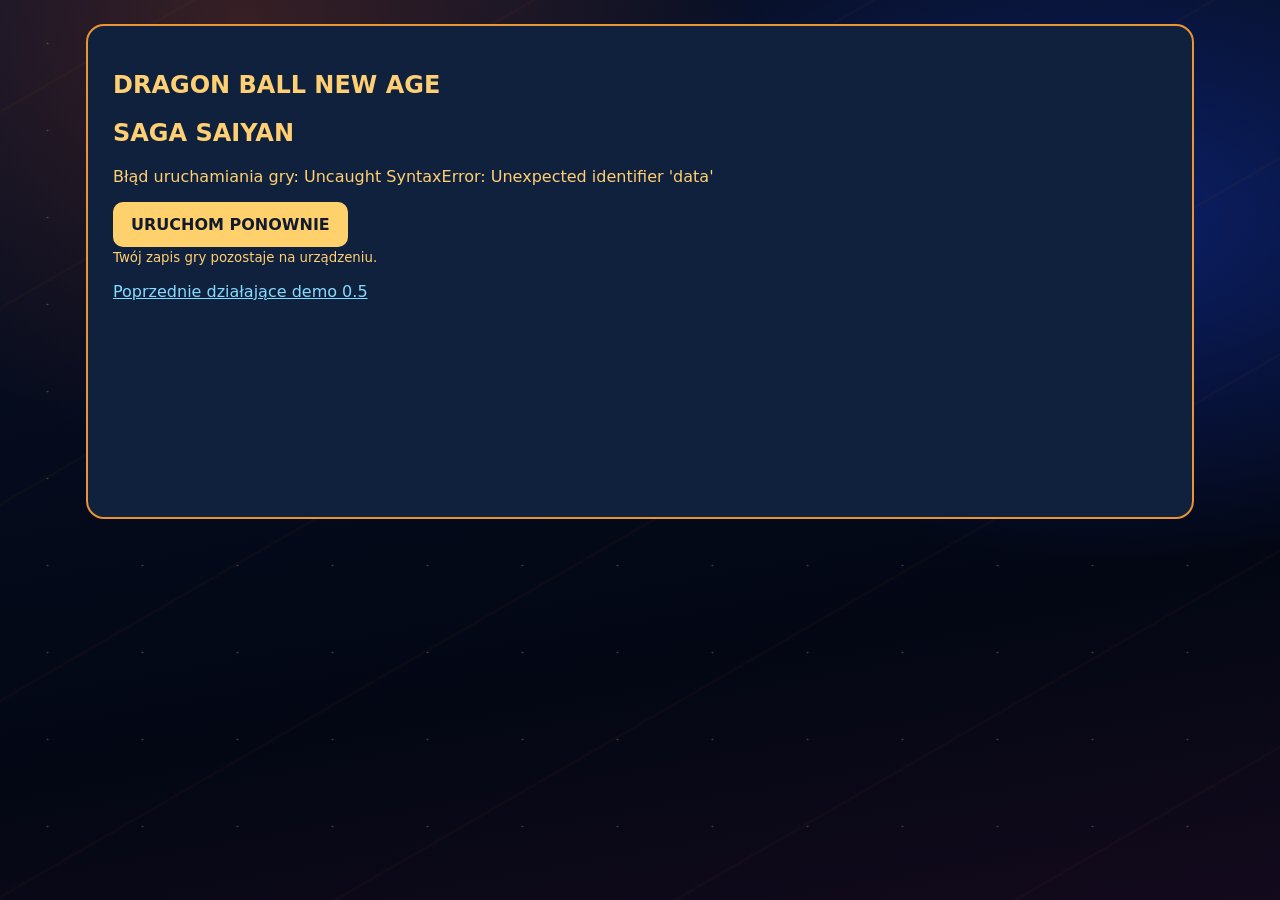
==== commit 368a87e3: "Implement 15-frame 4K combat artwork selection, slow-motion and mobile controls" ====
--- a/index.html
+++ b/index.html
@@ -10,7 +10,7 @@
 <link rel="manifest" href="./manifest.webmanifest">
 <link rel="stylesheet" href="./saiyan.css?v=8">
 <link rel="stylesheet" href="./visual-upgrade.css?v=8">
-<link rel="stylesheet" href="./cinematic-0.8.css?v=12">
+<link rel="stylesheet" href="./cinematic-0.8.css?v=14">
 <title>Dragon Ball New Age • Saga Saiyan • Anime Combat 1.0</title>
 </head>
 <body>
@@ -26,5 +26,5 @@
 if('serviceWorker' in navigator){navigator.serviceWorker.getRegistrations().then(function(rs){rs.forEach(function(r){r.unregister()})}).catch(function(){})}
 })();
 </script>
-<script src="./saiyan.js?v=15" defer onerror="document.getElementById('startup-msg').textContent='Nie udało się pobrać saiyan.js. Sprawdź publikację GitHub Pages.';document.getElementById('recovery').style.display='block'"></script>
+<script src="./saiyan.js?v=18" defer onerror="document.getElementById('startup-msg').textContent='Nie udało się pobrać saiyan.js. Sprawdź publikację GitHub Pages.';document.getElementById('recovery').style.display='block'"></script>
 </body></html>
--- a/cinematic-0.8.css
+++ b/cinematic-0.8.css
@@ -270,3 +270,58 @@
 .scene-wrap.anime-arena:not(.anime-painted) .player-art{display:none!important}
 .scene-wrap.anime-arena:not(.anime-painted).combat-charge .painted-hero-half,.scene-wrap.anime-arena:not(.anime-painted).combat-beam .painted-hero-half,.scene-wrap.anime-arena:not(.anime-painted).combat-hit .painted-hero-half{background-image:url('./assets/anime-scene-ki-v1.png')}
 .scene-wrap.anime-arena:not(.anime-painted) .enemy-art{z-index:4}
+
+/* 4K anime cinematic animation — only active with ?cinema=1.
+   3840×2160 image resolution; source character line detail is not native 4K. */
+.scene-wrap.cinema-4k{isolation:isolate;overflow:hidden;background:#102447}
+.scene-wrap.cinema-4k .painted-scene,.scene-wrap.cinema-4k .painted-hero-half{filter:saturate(1.13) contrast(1.045);will-change:transform}
+.scene-wrap.cinema-4k .painted-scene{animation:dbna-cam-enter .95s cubic-bezier(.22,.75,.34,1) both;transform-origin:46% 50%}
+.scene-wrap.cinema-4k .painted-hero-half{background-size:185.185% 100%;animation:dbna-cam-enter .9s ease-out both;transform-origin:35% 50%}
+.scene-wrap.cinema-4k.cinema-shot-vanish .painted-scene,.scene-wrap.cinema-4k.cinema-shot-vanish .painted-hero-half{animation:dbna-dash .82s cubic-bezier(.2,.9,.2,1) both}
+.scene-wrap.cinema-4k.cinema-shot-charge .painted-scene,.scene-wrap.cinema-4k.cinema-shot-charge .painted-hero-half{animation:dbna-charge 1s ease-in-out both}
+.scene-wrap.cinema-4k.cinema-shot-beam .painted-scene,.scene-wrap.cinema-4k.cinema-shot-beam .painted-hero-half{animation:dbna-beam-cam .76s ease-out both}
+.scene-wrap.cinema-4k.cinema-shot-hit .painted-scene,.scene-wrap.cinema-4k.cinema-shot-hit .painted-hero-half{animation:dbna-impact .62s ease-out both}
+.scene-wrap.cinema-4k .cinema-fx{position:absolute;inset:0;z-index:9;overflow:hidden;pointer-events:none;isolation:isolate}
+.scene-wrap.cinema-4k .cinema-fx i{position:absolute;display:block;pointer-events:none;opacity:0}
+.scene-wrap.cinema-4k .cinema-fx .rays{inset:-50%;background:repeating-conic-gradient(from 60deg at 50% 50%,transparent 0deg 7deg,#c9e9ff50 8deg 8.7deg,transparent 10deg 22deg);mix-blend-mode:screen}
+.scene-wrap.cinema-4k.cinema-shot-vanish .rays{opacity:.65;animation:dbna-radial .85s ease-out both}
+.scene-wrap.cinema-4k .cinema-fx .afterimage{left:4%;top:10%;width:52%;height:80%;background:radial-gradient(ellipse,#c9e6ffb3,transparent 70%);filter:blur(18px)}
+.scene-wrap.cinema-4k.cinema-shot-vanish .afterimage{opacity:.5;animation:dbna-echo .8s ease-out both}
+.scene-wrap.cinema-4k .cinema-fx .shockwave{width:15%;aspect-ratio:1;left:63%;top:33%;border:5px solid #fff9cc;border-radius:50%;box-shadow:0 0 28px #ffaf2a,inset 0 0 24px #d6ecff}
+.scene-wrap.cinema-4k.cinema-shot-hit .shockwave,.scene-wrap.cinema-4k.cinema-shot-counter .shockwave{opacity:1;animation:dbna-shock .7s ease-out both}
+.scene-wrap.cinema-4k .cinema-fx .ki-core{width:62%;height:17%;left:30%;top:40%;border-radius:50%;background:linear-gradient(0deg,transparent,#46bfffbb,#fff 50%,#41dfffbb,transparent);filter:drop-shadow(0 0 14px #32baff) drop-shadow(0 0 25px #71edff);transform-origin:left center}
+.scene-wrap.cinema-4k.cinema-shot-beam .ki-core{opacity:1;animation:dbna-ki .8s ease-out both}
+.scene-wrap.cinema-4k.cinema-shot-charge .ki-core{opacity:.5;width:15%;height:20%;left:28%;top:44%;animation:dbna-pulse 1s ease-in-out both}
+.scene-wrap.cinema-4k .scene-name{z-index:13}
+@keyframes dbna-cam-enter{0%{transform:scale(1.11) translate(1%,-1%);filter:brightness(1.25) saturate(1.25)}100%{transform:scale(1);filter:brightness(1) saturate(1.1)}}
+@keyframes dbna-dash{0%{transform:scale(1.14) translate(-8%,2%);filter:blur(7px) brightness(1.7)}45%{transform:scale(1.05) translate(6%,-3%);filter:blur(2px) brightness(1.25)}100%{transform:scale(1.035) translate(0,0);filter:blur(0) brightness(1)}}
+@keyframes dbna-charge{0%{transform:scale(1.025);filter:brightness(.65) saturate(.9)}65%{transform:scale(1.075);filter:brightness(1.55) saturate(1.45)}100%{transform:scale(1.065);filter:brightness(1.15)}}
+@keyframes dbna-beam-cam{0%{transform:scale(1.19) translate(-4%,1%);filter:brightness(1.95)}60%{transform:scale(1.10) translate(3%,0);filter:brightness(1.5)}100%{transform:scale(1.05);filter:brightness(1.1)}}
+@keyframes dbna-impact{0%,24%,50%{transform:translate(1.5%,-1%) scale(1.11)}12%,36%,63%{transform:translate(-1.5%,1%) scale(1.10)}100%{transform:scale(1.04)}}
+@keyframes dbna-radial{0%{transform:rotate(-18deg) scale(.45);opacity:0}40%{opacity:.7}100%{transform:rotate(8deg) scale(1.4);opacity:0}}
+@keyframes dbna-echo{0%{transform:translate(-40%,0);opacity:0}45%{opacity:.55}100%{transform:translate(90%,-10%);opacity:0}}
+@keyframes dbna-shock{0%{transform:scale(.15);opacity:1}70%{opacity:.65}100%{transform:scale(5.1);opacity:0}}
+@keyframes dbna-ki{0%{transform:scaleX(.08);opacity:.2}26%{opacity:1}70%{transform:scaleX(1.06);opacity:1}100%{transform:scaleX(1);opacity:.1}}
+@keyframes dbna-pulse{0%{transform:scale(.2);opacity:.1}55%{transform:scale(.9);opacity:.8}100%{transform:scale(1.25);opacity:.1}}
+@media(prefers-reduced-motion:reduce){.scene-wrap.cinema-4k .painted-scene,.scene-wrap.cinema-4k .painted-hero-half,.scene-wrap.cinema-4k .cinema-fx *{animation:none!important;will-change:auto}}
+
+.tile.cinema-switch{display:flex;flex-direction:column;justify-content:center;min-height:100px;text-decoration:none;border:2px solid #fbc46c;background:linear-gradient(120deg,#132a4f,#3e2c46);color:white;gap:6px;padding:12px}.tile.cinema-switch strong{color:#ffd781}
+.scene-wrap.cinema-4k.cinema-art-focus .painted-scene{animation:c4-focus 1s both;transform-origin:27% 44%}
+.scene-wrap.cinema-4k.cinema-art-teleport .painted-scene{animation:c4-teleport .8s both}
+.scene-wrap.cinema-4k.cinema-art-punch .painted-scene{animation:c4-punch .7s both}
+.scene-wrap.cinema-4k.cinema-art-uppercut .painted-scene{animation:c4-uppercut .9s both}
+.scene-wrap.cinema-4k.cinema-art-guard .painted-scene{animation:c4-guard .9s both}
+.scene-wrap.cinema-4k.cinema-art-volley .painted-scene{animation:c4-volley .9s both}
+.scene-wrap.cinema-4k.cinema-art-clash .painted-scene{animation:c4-clash .95s both}
+.scene-wrap.cinema-4k.cinema-art-finisher .painted-scene{animation:c4-finisher .9s both}
+.scene-wrap.cinema-4k.cinema-art-counter .painted-scene{animation:c4-counter .9s both}
+@keyframes c4-focus{0%{transform:scale(1.04);filter:brightness(.75)}100%{transform:scale(1.22) translate(3%,-2%);filter:brightness(1.21)}}
+@keyframes c4-teleport{0%{opacity:.1;transform:translate(-12%,-5%) scale(1.14);filter:blur(13px)}55%{opacity:1;transform:translate(5%,1%)}100%{transform:scale(1.03);filter:blur(0)}}
+@keyframes c4-punch{0%{transform:translate(-8%,0) scale(1.12);filter:blur(6px)}55%{transform:translate(3%,0) scale(1.15);filter:brightness(1.5)}100%{transform:scale(1.03)}}
+@keyframes c4-uppercut{from{transform:translate(0,7%) scale(1.05)}to{transform:translate(0,-5%) scale(1.18);filter:brightness(1.4)}}
+@keyframes c4-guard{0%{filter:brightness(.55)}55%{filter:brightness(1.65)}100%{filter:brightness(1.08)}}
+@keyframes c4-volley{from{transform:scale(1.14);filter:brightness(1.8)}to{transform:scale(1.02);filter:brightness(1)}}
+@keyframes c4-clash{0%,50%{transform:translate(-1.3%,1%) scale(1.13)}25%,75%{transform:translate(1.8%,-1%) scale(1.14)}100%{transform:scale(1)}}
+@keyframes c4-finisher{from{filter:brightness(3);transform:scale(1.2)}to{filter:brightness(1);transform:scale(1)}}
+@keyframes c4-counter{0%,60%{transform:translate(-2%,2%)}30%{transform:translate(2%,-1%)}100%{transform:translate(0)}}
+@media(prefers-reduced-motion:reduce){.scene-wrap.cinema-4k .painted-scene{animation:none!important}}
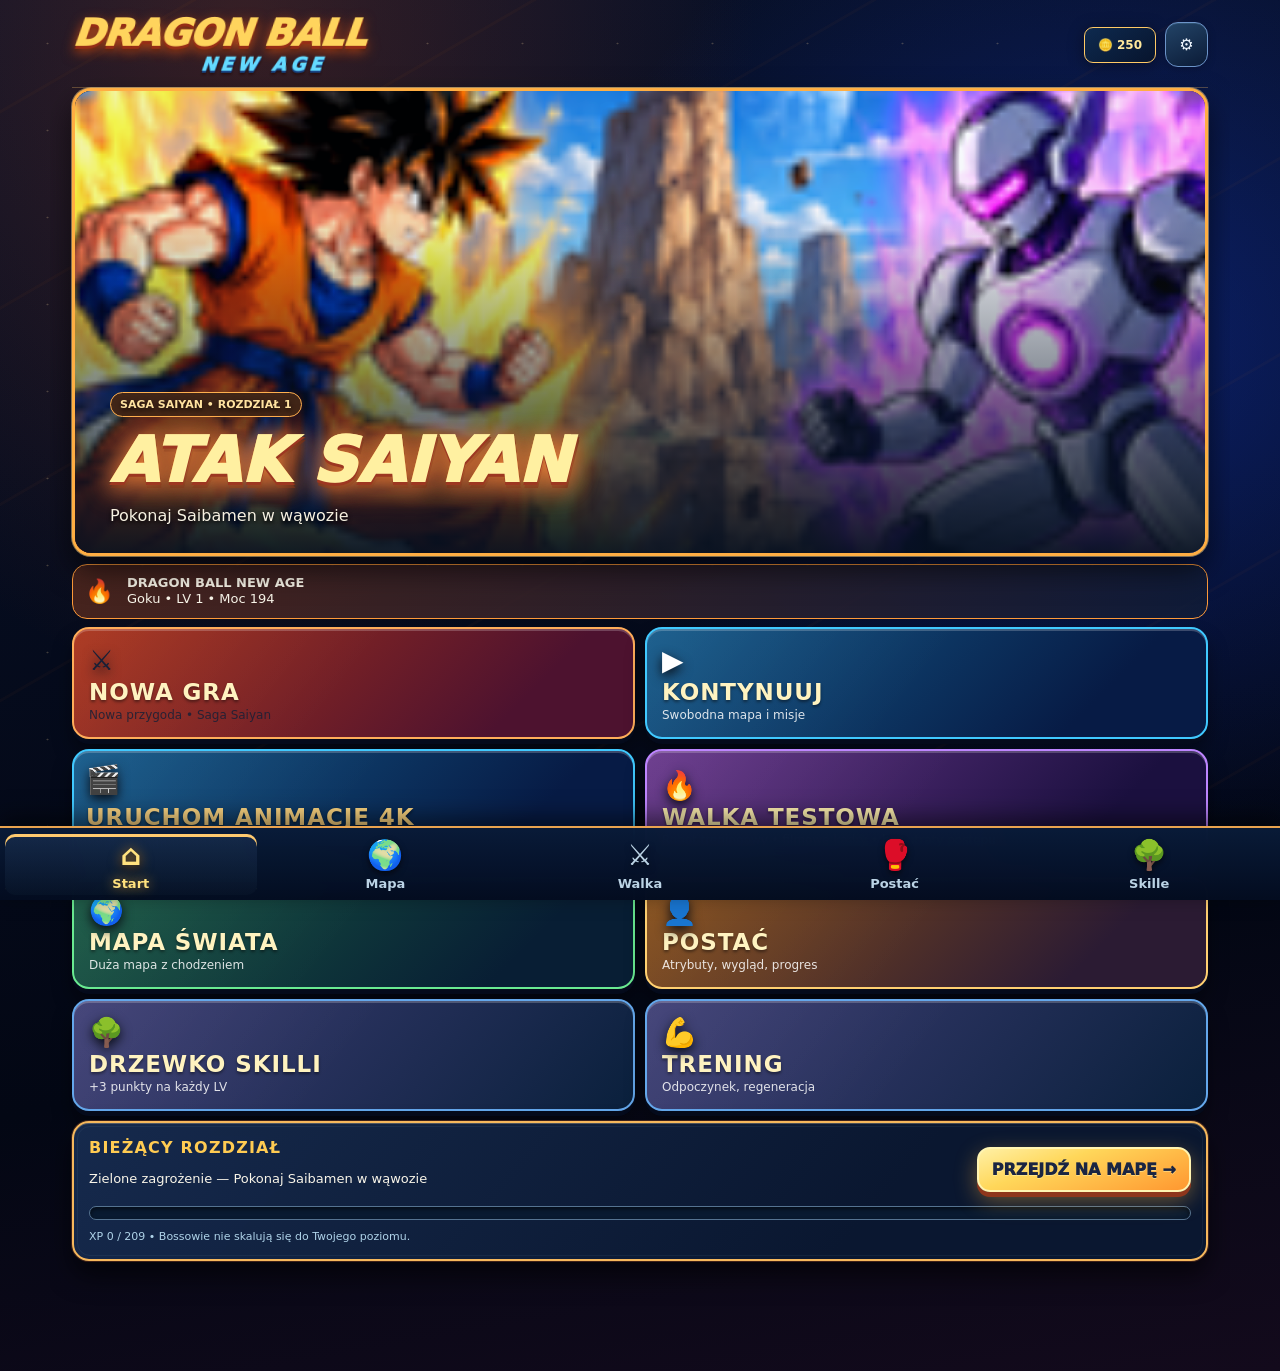
==== commit 916a1e83: "Replace all blocky battle sprites and map/card hero with curved manga art; add 100 motion microsteps" ====
--- a/index.html
+++ b/index.html
@@ -10,7 +10,7 @@
 <link rel="manifest" href="./manifest.webmanifest">
 <link rel="stylesheet" href="./saiyan.css?v=8">
 <link rel="stylesheet" href="./visual-upgrade.css?v=8">
-<link rel="stylesheet" href="./cinematic-0.8.css?v=14">
+<link rel="stylesheet" href="./cinematic-0.8.css?v=15">
 <title>Dragon Ball New Age • Saga Saiyan • Anime Combat 1.0</title>
 </head>
 <body>
@@ -26,5 +26,5 @@
 if('serviceWorker' in navigator){navigator.serviceWorker.getRegistrations().then(function(rs){rs.forEach(function(r){r.unregister()})}).catch(function(){})}
 })();
 </script>
-<script src="./saiyan.js?v=18" defer onerror="document.getElementById('startup-msg').textContent='Nie udało się pobrać saiyan.js. Sprawdź publikację GitHub Pages.';document.getElementById('recovery').style.display='block'"></script>
+<script src="./saiyan.js?v=19" defer onerror="document.getElementById('startup-msg').textContent='Nie udało się pobrać saiyan.js. Sprawdź publikację GitHub Pages.';document.getElementById('recovery').style.display='block'"></script>
 </body></html>
--- a/cinematic-0.8.css
+++ b/cinematic-0.8.css
@@ -325,3 +325,40 @@
 @keyframes c4-finisher{from{filter:brightness(3);transform:scale(1.2)}to{filter:brightness(1);transform:scale(1)}}
 @keyframes c4-counter{0%,60%{transform:translate(-2%,2%)}30%{transform:translate(2%,-1%)}100%{transform:translate(0)}}
 @media(prefers-reduced-motion:reduce){.scene-wrap.cinema-4k .painted-scene{animation:none!important}}
+
+/* Animate both composite art for training robots and cropped hero art for saga opponents. */
+.scene-wrap.cinema-4k.cinema-art-focus:not(.anime-painted) .painted-hero-half{animation:c4-focus .95s ease-out both;transform-origin:30% 50%}
+.scene-wrap.cinema-4k.cinema-art-teleport:not(.anime-painted) .painted-hero-half{animation:c4-teleport .95s ease-out both;transform-origin:30% 50%}
+.scene-wrap.cinema-4k.cinema-art-punch:not(.anime-painted) .painted-hero-half{animation:c4-punch .95s ease-out both;transform-origin:30% 50%}
+.scene-wrap.cinema-4k.cinema-art-uppercut:not(.anime-painted) .painted-hero-half{animation:c4-uppercut .95s ease-out both;transform-origin:30% 50%}
+.scene-wrap.cinema-4k.cinema-art-guard:not(.anime-painted) .painted-hero-half{animation:c4-guard .95s ease-out both;transform-origin:30% 50%}
+.scene-wrap.cinema-4k.cinema-art-volley:not(.anime-painted) .painted-hero-half{animation:c4-volley .95s ease-out both;transform-origin:30% 50%}
+.scene-wrap.cinema-4k.cinema-art-clash:not(.anime-painted) .painted-hero-half{animation:c4-clash .95s ease-out both;transform-origin:30% 50%}
+.scene-wrap.cinema-4k.cinema-art-finisher:not(.anime-painted) .painted-hero-half{animation:c4-finisher .95s ease-out both;transform-origin:30% 50%}
+.scene-wrap.cinema-4k.cinema-art-counter:not(.anime-painted) .painted-hero-half{animation:c4-counter .95s ease-out both;transform-origin:30% 50%}
+
+/* Anime-cel art pass: all gameplay screens use a detailed figure; no boxy runtime SVG generators */
+.scene-wrap.organic-anime{isolation:isolate;background:linear-gradient(180deg,#0e769c 0%,#49a7ad 43%,#8d8071 75%,#443f42 100%)}
+.scene-wrap.organic-anime .anime-background{position:absolute;inset:0;background:url("./assets/earth-battle-4k.svg?v=8") center center/cover no-repeat;z-index:0;filter:saturate(1.22) contrast(1.06)}
+.scene-wrap.organic-anime .cinema-ambient{position:absolute;inset:-7%;z-index:1;background-position:center;background-size:cover;opacity:.085;filter:blur(23px) brightness(.8);pointer-events:none}
+.scene-wrap.organic-anime .painted-hero-half,.scene-wrap.organic-anime .painted-scene{display:none!important}
+.scene-wrap.organic-anime .stage-ground{opacity:.20}
+.scene-wrap.organic-anime .stage-atmosphere{opacity:.37}
+.scene-wrap.organic-anime .player-art,.scene-wrap.organic-anime .enemy-art{display:block!important;position:absolute!important;z-index:5!important;bottom:-13%!important;height:119%!important;width:51%!important;object-fit:contain!important;object-position:center bottom!important;background:none!important;filter:drop-shadow(0 3px 2px #060d24) drop-shadow(0 14px 10px #111122aa)!important;will-change:transform}
+.scene-wrap.organic-anime .player-art{left:-1.5%!important}
+.scene-wrap.organic-anime .enemy-art{right:-1.7%!important}
+.scene-wrap.organic-anime.combat-vanish .player-art{animation:dbna-organic-warp .86s cubic-bezier(.16,.9,.2,1) both}
+.scene-wrap.organic-anime.combat-hit .enemy-art{animation:dbna-organic-knock .78s ease-out both}
+.scene-wrap.organic-anime.combat-beam .enemy-art{animation:dbna-organic-beam-impact .83s both}
+.scene-wrap.organic-anime .cinema-fx{z-index:9}
+.scene-wrap.organic-anime .scene-name{z-index:12}
+.scene-wrap.organic-anime .shade{z-index:10}
+.scene-wrap.organic-anime .flash{z-index:11}
+.scene-wrap.organic-anime .damage{z-index:14}
+.charsheet .char-art{min-height:clamp(360px,65vw,680px);background:radial-gradient(circle at 50% 38%,#6eb9d351,transparent 62%),linear-gradient(150deg,#0c3154,#18172f)}
+.charsheet .char-art img{object-fit:contain!important;object-position:center center!important;transform:scale(.90) translateY(-3%);mask-image:linear-gradient(to bottom,#000 0%,#000 88%,transparent 100%)}
+@keyframes dbna-organic-warp{0%{transform:translateX(-30%) scale(.94);opacity:.4;filter:blur(14px)}50%{transform:translateX(35%) scale(1.12);opacity:1}100%{transform:translateX(0) scale(1)}}
+@keyframes dbna-organic-knock{0%{transform:translateX(0) rotate(0deg)}50%{transform:translateX(21%) rotate(12deg)}100%{transform:translateX(8%) rotate(4deg)}}
+@keyframes dbna-organic-beam-impact{0%{filter:brightness(2);transform:translateX(0)}55%{filter:brightness(1.25);transform:translateX(16%) scale(.91)}100%{transform:translateX(5%)}}
+@media(max-width:640px){.scene-wrap.organic-anime .player-art,.scene-wrap.organic-anime .enemy-art{height:126%!important;bottom:-19%!important;width:56%!important}}
+@media(prefers-reduced-motion:reduce){.scene-wrap.organic-anime .player-art,.scene-wrap.organic-anime .enemy-art{animation:none!important;will-change:auto}}
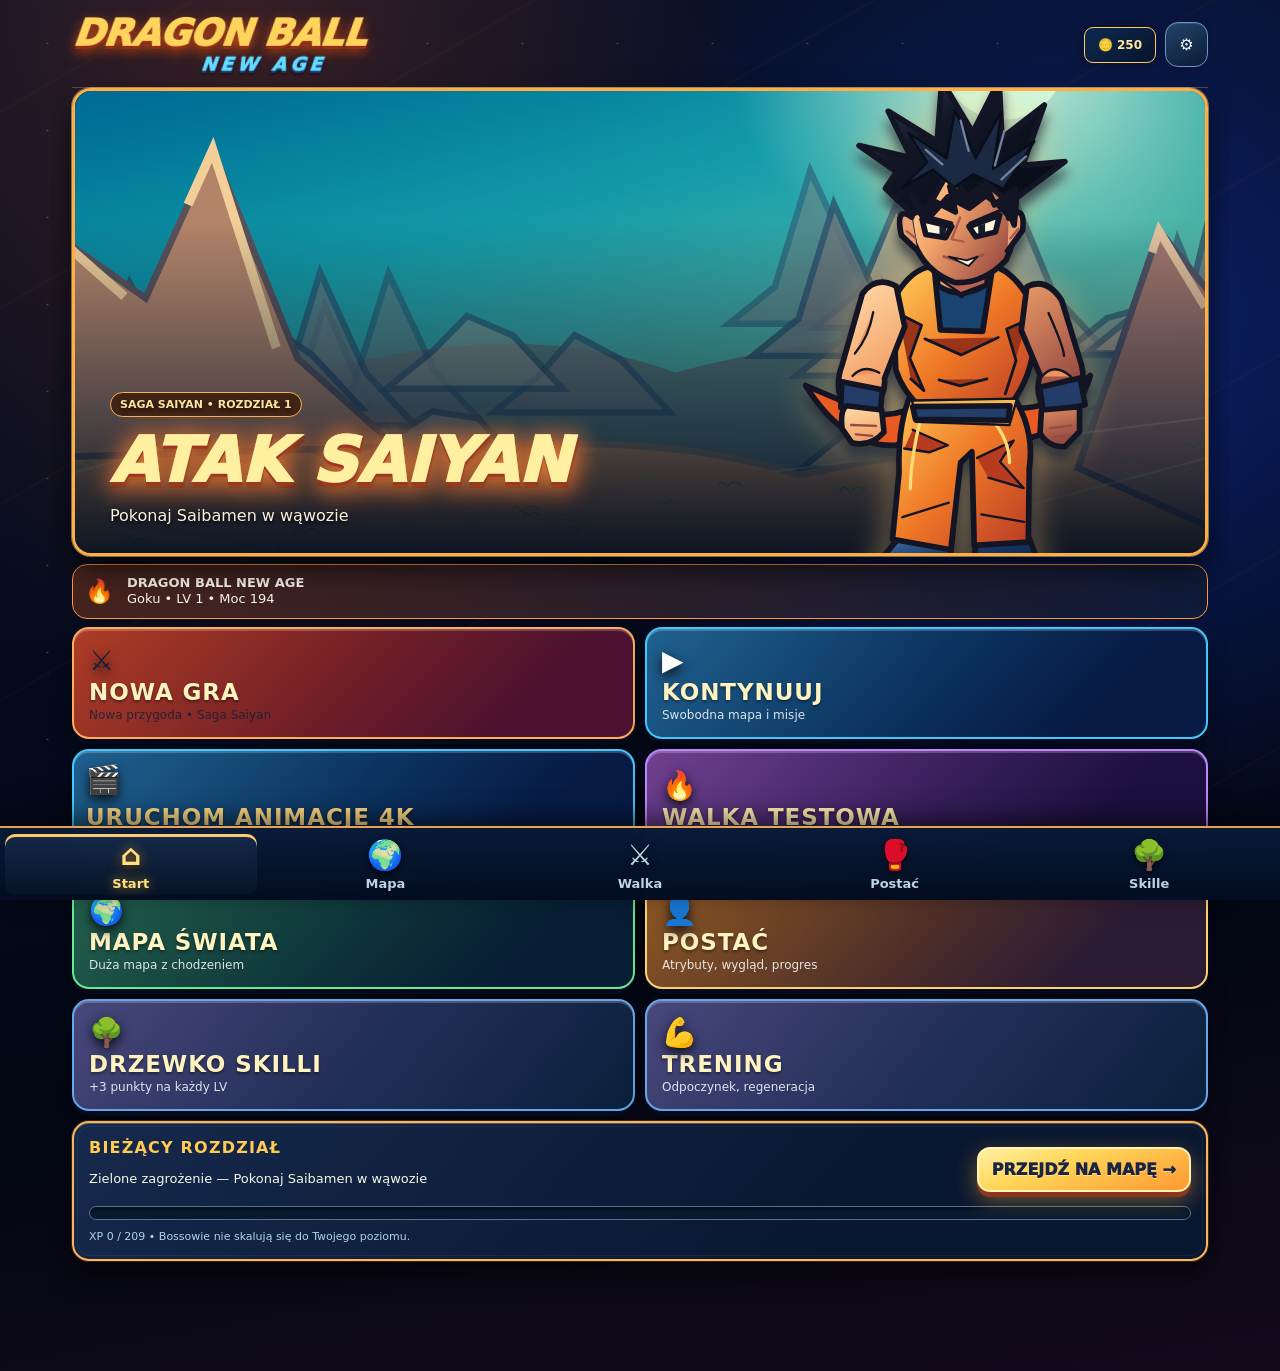
==== commit 2b808e1d: "Replace blurry homepage, dialogue hotlinks and result cards with local anime art" ====
--- a/index.html
+++ b/index.html
@@ -10,7 +10,7 @@
 <link rel="manifest" href="./manifest.webmanifest">
 <link rel="stylesheet" href="./saiyan.css?v=8">
 <link rel="stylesheet" href="./visual-upgrade.css?v=8">
-<link rel="stylesheet" href="./cinematic-0.8.css?v=15">
+<link rel="stylesheet" href="./cinematic-0.8.css?v=16">
 <title>Dragon Ball New Age • Saga Saiyan • Anime Combat 1.0</title>
 </head>
 <body>
@@ -26,5 +26,5 @@
 if('serviceWorker' in navigator){navigator.serviceWorker.getRegistrations().then(function(rs){rs.forEach(function(r){r.unregister()})}).catch(function(){})}
 })();
 </script>
-<script src="./saiyan.js?v=19" defer onerror="document.getElementById('startup-msg').textContent='Nie udało się pobrać saiyan.js. Sprawdź publikację GitHub Pages.';document.getElementById('recovery').style.display='block'"></script>
+<script src="./saiyan.js?v=20" defer onerror="document.getElementById('startup-msg').textContent='Nie udało się pobrać saiyan.js. Sprawdź publikację GitHub Pages.';document.getElementById('recovery').style.display='block'"></script>
 </body></html>
--- a/cinematic-0.8.css
+++ b/cinematic-0.8.css
@@ -362,3 +362,10 @@
 @keyframes dbna-organic-beam-impact{0%{filter:brightness(2);transform:translateX(0)}55%{filter:brightness(1.25);transform:translateX(16%) scale(.91)}100%{transform:translateX(5%)}}
 @media(max-width:640px){.scene-wrap.organic-anime .player-art,.scene-wrap.organic-anime .enemy-art{height:126%!important;bottom:-19%!important;width:56%!important}}
 @media(prefers-reduced-motion:reduce){.scene-wrap.organic-anime .player-art,.scene-wrap.organic-anime .enemy-art{animation:none!important;will-change:auto}}
+
+/* Clear game-title screen: original line illustration overlays scenic background instead of blown-up 199px art. */
+.hero-cover{background:linear-gradient(120deg,#193c62,#086d84 65%,#b78361)!important}
+.hero-cover .hero-image{background-size:cover!important;background-position:center 51%!important;filter:saturate(1.16) contrast(1.13)!important;image-rendering:auto!important}
+.hero-cover .home-goku{display:block!important;position:absolute!important;z-index:2!important;right:-5%!important;top:-5%!important;width:53%!important;height:117%!important;object-fit:contain!important;filter:drop-shadow(0 11px 6px #102033aa) drop-shadow(0 0 16px #ffca7a75)!important}
+.hero-cover .hero-caption{max-width:64%;z-index:4}
+.scene-wrap.result-art img.shot{object-fit:contain!important;object-position:center!important;max-height:100%}
